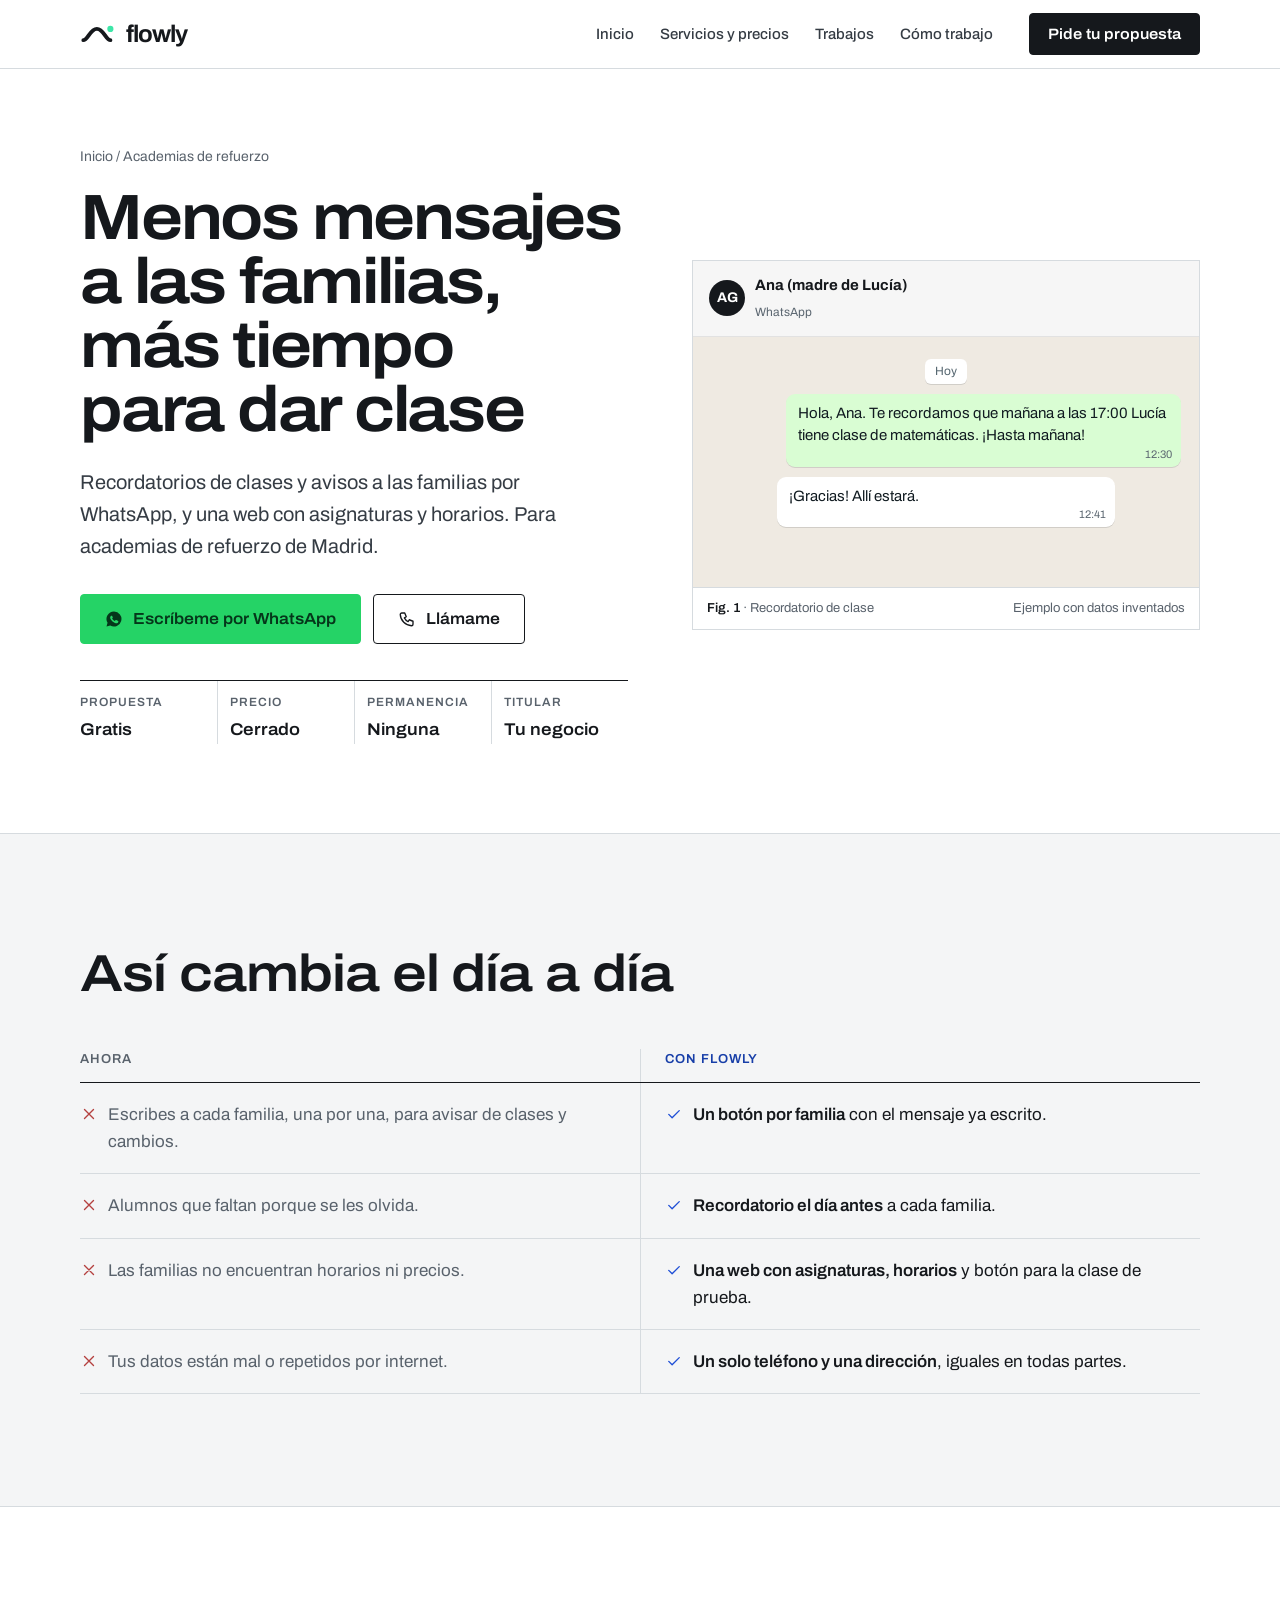
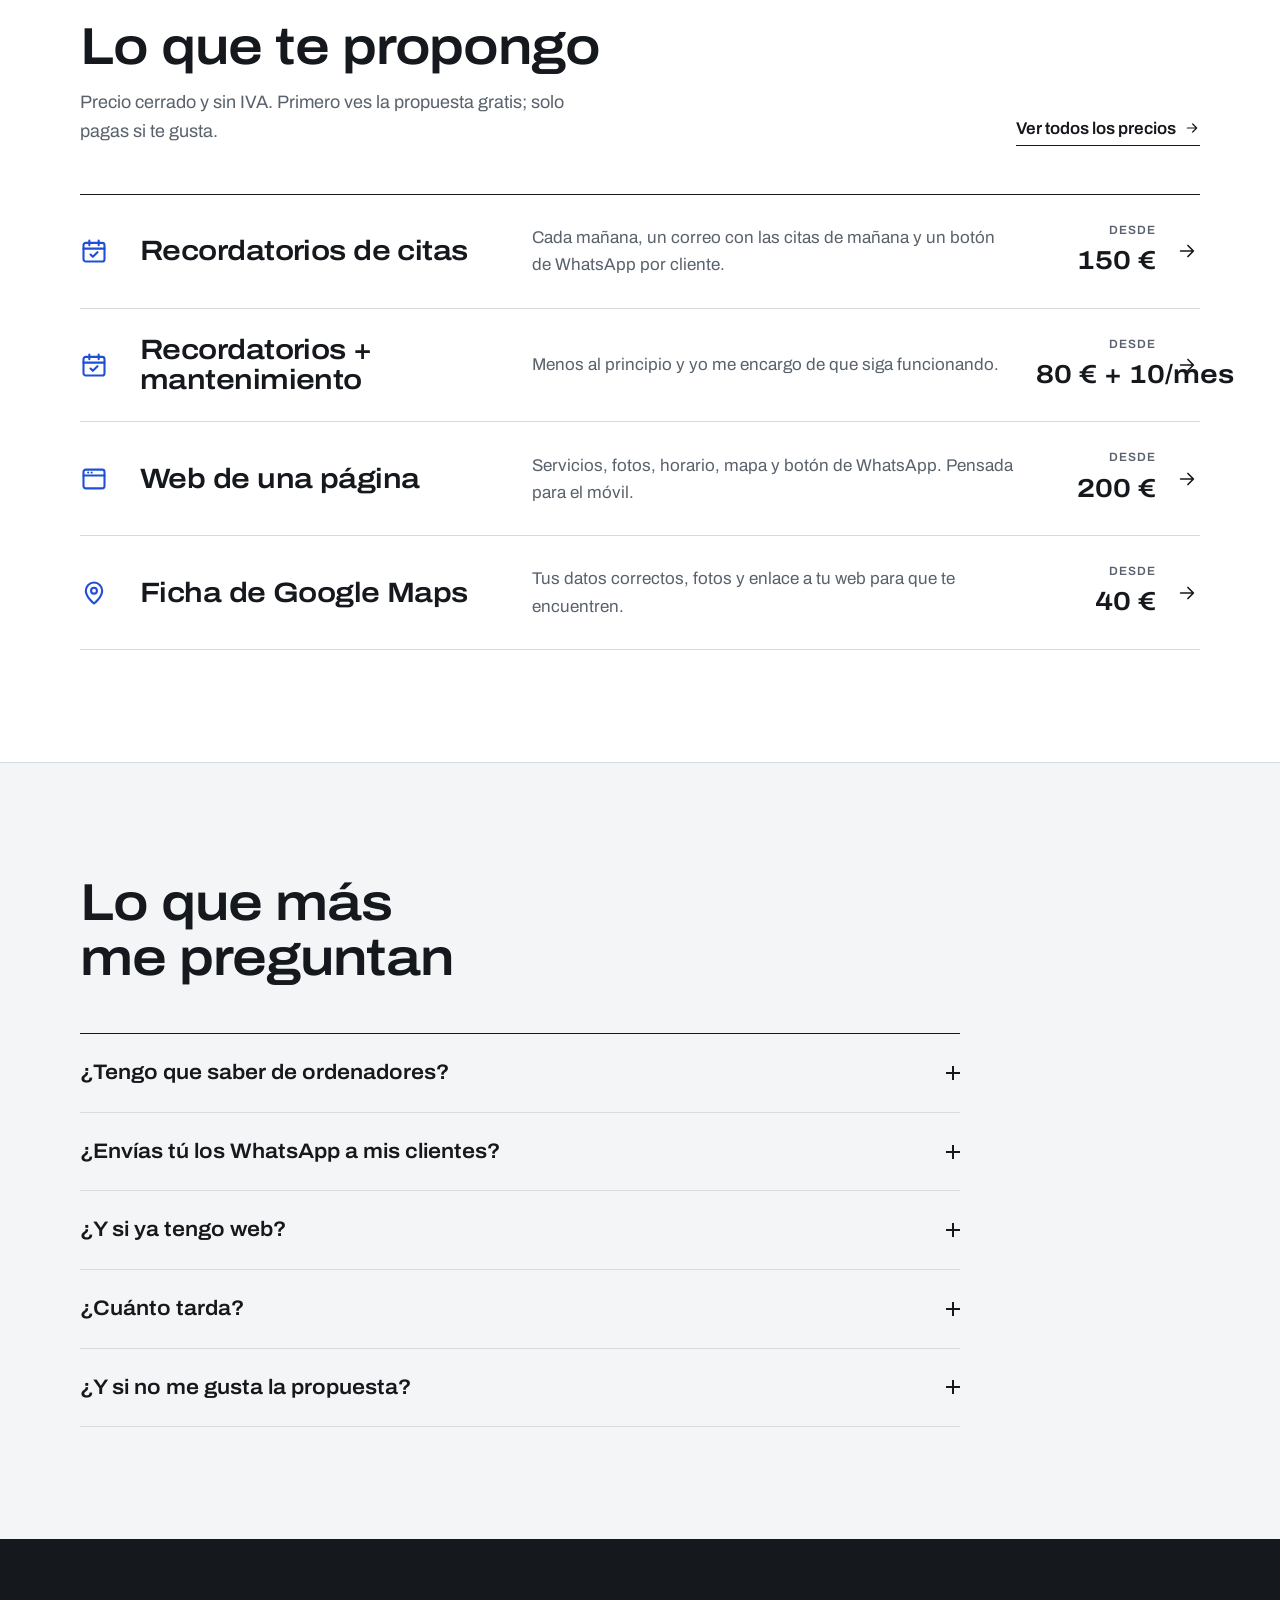
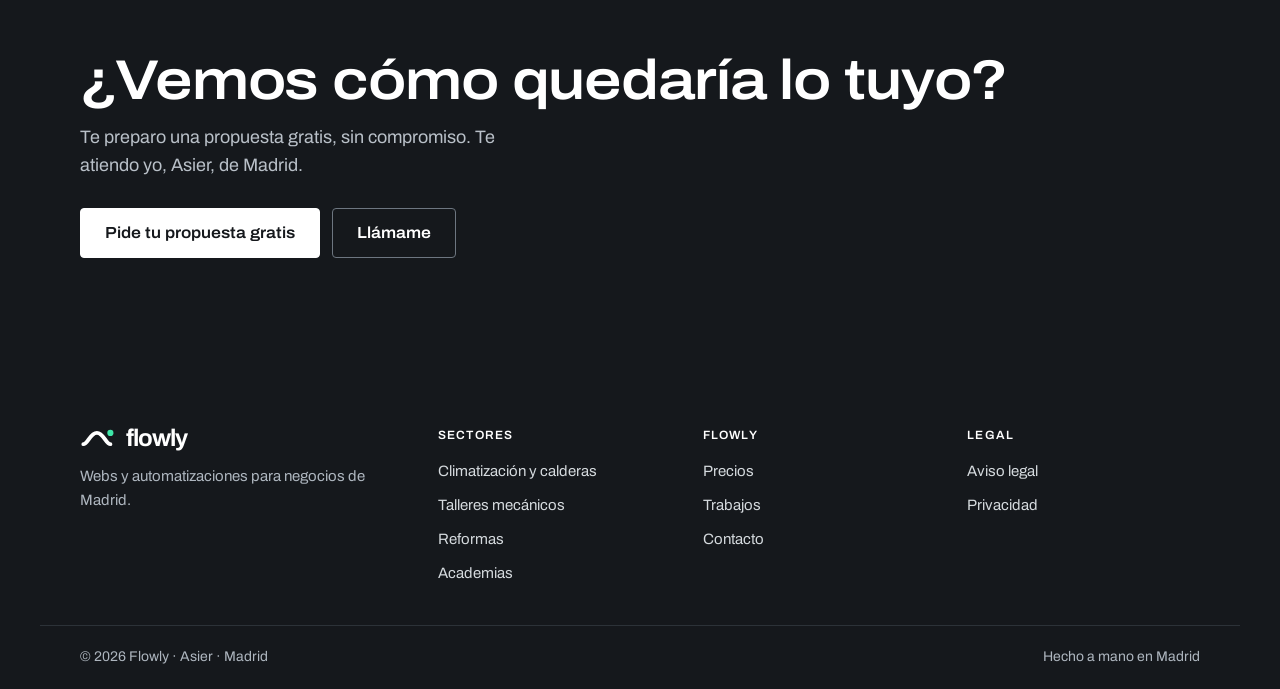
==== academias/index.html @ ffca326e "Páginas por sector, botón de llamar y preguntas nuevas - Páginas propias para climatización y calder" ====
<!doctype html>
<html lang="es">
<head>
<meta charset="utf-8">
<meta name="viewport" content="width=device-width, initial-scale=1, viewport-fit=cover">
<title>Recordatorios y webs para academias de refuerzo en Madrid · Flowly</title>
<link rel="canonical" href="https://flowlydesign.es/academias/">
<meta property="og:title" content="Recordatorios y webs para academias de refuerzo en Madrid · Flowly">
<meta property="og:description" content="Recordatorios de clases y avisos a las familias por WhatsApp, y webs para academias de refuerzo de Madrid. Propuesta gratis y precio cerrado.">
<meta property="og:url" content="https://flowlydesign.es/academias/">
<meta property="og:type" content="website">
<meta property="og:locale" content="es_ES">
<meta name="theme-color" content="#ffffff">
<link rel="icon" href="/favicon.ico" sizes="48x48">
<link rel="icon" href="/favicon.svg" type="image/svg+xml">
<link rel="icon" href="/favicon-96.png" type="image/png" sizes="96x96">
<link rel="apple-touch-icon" href="/apple-touch-icon.png">
<link rel="manifest" href="/site.webmanifest">
<script type="application/ld+json">{"@context": "https://schema.org", "@type": "ProfessionalService", "name": "Flowly", "url": "https://flowlydesign.es/", "description": "Webs y automatizaciones para negocios de Madrid.", "email": "flowlydesigns@gmail.com", "telephone": "+34644801005", "areaServed": "Madrid", "address": {"@type": "PostalAddress", "addressLocality": "Madrid", "addressCountry": "ES"}, "priceRange": "€€"}</script>
<meta name="description" content="Recordatorios de clases y avisos a las familias por WhatsApp, y webs para academias de refuerzo de Madrid. Propuesta gratis y precio cerrado.">
<link rel="preconnect" href="https://fonts.googleapis.com">
<link rel="preconnect" href="https://fonts.gstatic.com" crossorigin>
<link rel="stylesheet" href="https://fonts.googleapis.com/css2?family=Archivo:wdth,wght@62..125,400..700&display=swap">
<link rel="stylesheet" href="/assets/site.css">
</head>
<body>
<header>
  <div class="in bar">
    <a class="logo" href="/" aria-label="Flowly, inicio"><svg viewBox="0 0 64 40" fill="none" aria-hidden="true"><path d="M6 30 C 14 30, 18 10, 30 10 S 46 30, 54 30" stroke="currentColor" stroke-width="7" stroke-linecap="round"/><circle cx="54" cy="10" r="5.5" fill="#3ee6a8"/></svg>flowly</a>
    <nav class="nav" aria-label="Principal">
      <a href="/">Inicio</a><a href="/#servicios">Servicios y precios</a><a href="/#trabajos">Trabajos</a><a href="/#proceso">Cómo trabajo</a>
    </nav>
    <a class="btn" href="/#contacto">Pide tu propuesta</a>
    <button class="burger" id="burger" type="button" aria-expanded="false" aria-controls="mnav" aria-label="Abrir menú"><svg viewBox="0 0 24 24" fill="none" stroke="currentColor" stroke-width="2" stroke-linecap="round" aria-hidden="true"><path class="l1" d="M4 7h16"/><path class="l2" d="M4 12h16"/><path class="l3" d="M4 17h16"/></svg></button>
  </div>
  <nav class="mnav" id="mnav" aria-label="Menú móvil">
    <a href="/">Inicio</a><a href="/#servicios">Servicios y precios</a><a href="/#trabajos">Trabajos</a><a href="/#proceso">Cómo trabajo</a><a href="/#contacto">Contacto</a>
    <a class="btn" href="/#contacto">Pide tu propuesta gratis</a>
  </nav>
</header>
<main>
  <section class="hero"><div class="in">
    <div>
      <p class="crumbs"><a href="/">Inicio</a> / Academias de refuerzo</p>
      <h1>Menos mensajes a las familias, más tiempo para dar clase</h1>
      <p class="sub">Recordatorios de clases y avisos a las familias por WhatsApp, y una web con asignaturas y horarios. Para academias de refuerzo de Madrid.</p>
      <div class="cta">
        <a class="btn btn-wa" href="https://wa.me/34644801005?text=Hola%2C%20Asier.%20Tengo%20una%20academia%20de%20refuerzo%20y%20me%20interesan%20los%20recordatorios%20a%20las%20familias." target="_blank" rel="noopener"><svg viewBox="0 0 24 24" fill="currentColor" fill-rule="evenodd" aria-hidden="true"><path d="M12 2a10 10 0 0 0-8.6 15.1L2 22l5-1.3A10 10 0 1 0 12 2zm4.5 12.1c-.2-.1-1.5-.7-1.7-.8s-.4-.1-.6.1-.6.8-.8 1-.3.2-.5.1a6.7 6.7 0 0 1-3.3-2.9c-.2-.4.3-.4.8-1.3.1-.2 0-.3 0-.4l-.8-1.8c-.2-.5-.4-.4-.6-.4h-.5a1 1 0 0 0-.7.3 3 3 0 0 0-.9 2.2 5.2 5.2 0 0 0 1.1 2.8 11.9 11.9 0 0 0 4.6 4c1.7.7 2.4.8 3.2.7a2.8 2.8 0 0 0 1.8-1.3 2.3 2.3 0 0 0 .2-1.3z"/></svg>Escríbeme por WhatsApp</a>
        <a class="btn btn-line" href="tel:+34644801005"><svg viewBox="0 0 24 24" fill="none" stroke="currentColor" stroke-width="1.8" stroke-linecap="round" stroke-linejoin="round" aria-hidden="true"><path d="M5 4h4l2 5-2.5 1.5a11 11 0 0 0 5 5L15 13l5 2v4a2 2 0 0 1-2 2A16 16 0 0 1 3 6a2 2 0 0 1 2-2"/></svg>Llámame</a>
      </div>
      <dl class="terms">
        <div><dt>Propuesta</dt><dd>Gratis</dd></div>
        <div><dt>Precio</dt><dd>Cerrado</dd></div>
        <div><dt>Permanencia</dt><dd>Ninguna</dd></div>
        <div><dt>Titular</dt><dd>Tu negocio</dd></div>
      </dl>
    </div>
    <figure class="fig">
      <div class="chathead"><span class="av">AG</span><div><b>Ana (madre de Lucía)</b><small>WhatsApp</small></div></div>
      <div class="chatfig" id="chat"><span class="day">Hoy</span><div class="bub out" style="animation-delay:0.5s">Hola, Ana. Te recordamos que mañana a las 17:00 Lucía tiene clase de matemáticas. ¡Hasta mañana!<time>12:30</time></div><div class="bub in" style="animation-delay:1.6s">¡Gracias! Allí estará.<time>12:41</time></div></div>
      <figcaption><span><b>Fig. 1</b> · Recordatorio de clase</span><span>Ejemplo con datos inventados</span></figcaption>
    </figure>
  </div></section>

  <section class="sheet"><div class="in">
    <div class="shead"><div><h2>Así cambia el día a día</h2></div></div>
    <table class="cmp"><thead><tr><th scope="col">Ahora</th><th scope="col">Con Flowly</th></tr></thead><tbody><tr><td><span><svg viewBox="0 0 24 24" fill="none" stroke="currentColor" stroke-width="1.8" stroke-linecap="round" stroke-linejoin="round" aria-hidden="true"><path d="M6 6l12 12M18 6L6 18"/></svg>Escribes a cada familia, una por una, para avisar de clases y cambios.</span></td><td><span><svg viewBox="0 0 24 24" fill="none" stroke="currentColor" stroke-width="1.8" stroke-linecap="round" stroke-linejoin="round" aria-hidden="true"><path d="M5 12.5l4.5 4.5L19 7.5"/></svg><span><b>Un botón por familia</b> con el mensaje ya escrito.</span></span></td></tr><tr><td><span><svg viewBox="0 0 24 24" fill="none" stroke="currentColor" stroke-width="1.8" stroke-linecap="round" stroke-linejoin="round" aria-hidden="true"><path d="M6 6l12 12M18 6L6 18"/></svg>Alumnos que faltan porque se les olvida.</span></td><td><span><svg viewBox="0 0 24 24" fill="none" stroke="currentColor" stroke-width="1.8" stroke-linecap="round" stroke-linejoin="round" aria-hidden="true"><path d="M5 12.5l4.5 4.5L19 7.5"/></svg><span><b>Recordatorio el día antes</b> a cada familia.</span></span></td></tr><tr><td><span><svg viewBox="0 0 24 24" fill="none" stroke="currentColor" stroke-width="1.8" stroke-linecap="round" stroke-linejoin="round" aria-hidden="true"><path d="M6 6l12 12M18 6L6 18"/></svg>Las familias no encuentran horarios ni precios.</span></td><td><span><svg viewBox="0 0 24 24" fill="none" stroke="currentColor" stroke-width="1.8" stroke-linecap="round" stroke-linejoin="round" aria-hidden="true"><path d="M5 12.5l4.5 4.5L19 7.5"/></svg><span><b>Una web con asignaturas, horarios</b> y botón para la clase de prueba.</span></span></td></tr><tr><td><span><svg viewBox="0 0 24 24" fill="none" stroke="currentColor" stroke-width="1.8" stroke-linecap="round" stroke-linejoin="round" aria-hidden="true"><path d="M6 6l12 12M18 6L6 18"/></svg>Tus datos están mal o repetidos por internet.</span></td><td><span><svg viewBox="0 0 24 24" fill="none" stroke="currentColor" stroke-width="1.8" stroke-linecap="round" stroke-linejoin="round" aria-hidden="true"><path d="M5 12.5l4.5 4.5L19 7.5"/></svg><span><b>Un solo teléfono y una dirección</b>, iguales en todas partes.</span></span></td></tr></tbody></table>
  </div></section>


  <section><div class="in">
    <div class="shead"><div><h2>Lo que te propongo</h2><p>Precio cerrado y sin IVA. Primero ves la propuesta gratis; solo pagas si te gusta.</p></div><a class="more" href="/#servicios">Ver todos los precios <svg viewBox="0 0 24 24" fill="none" stroke="currentColor" stroke-width="1.8" stroke-linecap="round" stroke-linejoin="round" aria-hidden="true"><path d="M5 12h14M13 6l6 6-6 6"/></svg></a></div>
    <ul class="range offer"><li><a href="/#servicios"><svg class="ico" viewBox="0 0 24 24" fill="none" stroke="currentColor" stroke-width="1.8" stroke-linecap="round" stroke-linejoin="round" aria-hidden="true"><rect x="3" y="5" width="18" height="16" rx="2"/><path d="M8 3v4M16 3v4M3 10h18M9 15l2 2 4-4"/></svg><h3>Recordatorios de citas</h3><p>Cada mañana, un correo con las citas de mañana y un botón de WhatsApp por cliente.</p><span class="price"><small>Desde</small><b>150 €</b></span><svg class="go" viewBox="0 0 24 24" fill="none" stroke="currentColor" stroke-width="1.8" stroke-linecap="round" stroke-linejoin="round" aria-hidden="true"><path d="M5 12h14M13 6l6 6-6 6"/></svg></a></li><li><a href="/#servicios"><svg class="ico" viewBox="0 0 24 24" fill="none" stroke="currentColor" stroke-width="1.8" stroke-linecap="round" stroke-linejoin="round" aria-hidden="true"><rect x="3" y="5" width="18" height="16" rx="2"/><path d="M8 3v4M16 3v4M3 10h18M9 15l2 2 4-4"/></svg><h3>Recordatorios + mantenimiento</h3><p>Menos al principio y yo me encargo de que siga funcionando.</p><span class="price"><small>Desde</small><b>80 € + 10/mes</b></span><svg class="go" viewBox="0 0 24 24" fill="none" stroke="currentColor" stroke-width="1.8" stroke-linecap="round" stroke-linejoin="round" aria-hidden="true"><path d="M5 12h14M13 6l6 6-6 6"/></svg></a></li><li><a href="/#servicios"><svg class="ico" viewBox="0 0 24 24" fill="none" stroke="currentColor" stroke-width="1.8" stroke-linecap="round" stroke-linejoin="round" aria-hidden="true"><rect x="3" y="4" width="18" height="16" rx="2"/><path d="M3 9h18M7 6.5h.01M10 6.5h.01"/></svg><h3>Web de una página</h3><p>Servicios, fotos, horario, mapa y botón de WhatsApp. Pensada para el móvil.</p><span class="price"><small>Desde</small><b>200 €</b></span><svg class="go" viewBox="0 0 24 24" fill="none" stroke="currentColor" stroke-width="1.8" stroke-linecap="round" stroke-linejoin="round" aria-hidden="true"><path d="M5 12h14M13 6l6 6-6 6"/></svg></a></li><li><a href="/#servicios"><svg class="ico" viewBox="0 0 24 24" fill="none" stroke="currentColor" stroke-width="1.8" stroke-linecap="round" stroke-linejoin="round" aria-hidden="true"><path d="M12 21s-7-5.5-7-11a7 7 0 0 1 14 0c0 5.5-7 11-7 11z"/><circle cx="12" cy="10" r="2.5"/></svg><h3>Ficha de Google Maps</h3><p>Tus datos correctos, fotos y enlace a tu web para que te encuentren.</p><span class="price"><small>Desde</small><b>40 €</b></span><svg class="go" viewBox="0 0 24 24" fill="none" stroke="currentColor" stroke-width="1.8" stroke-linecap="round" stroke-linejoin="round" aria-hidden="true"><path d="M5 12h14M13 6l6 6-6 6"/></svg></a></li></ul>
  </div></section>

  <section class="sheet"><div class="in">
    <div class="shead"><div><h2>Lo que más me preguntan</h2></div></div>
    <div class="faq"><details><summary>¿Tengo que saber de ordenadores?</summary><p>No. Yo lo monto todo y te explico lo poco que tienes que hacer. Para los recordatorios, sigues apuntando las citas en tu calendario como siempre.</p></details><details><summary>¿Envías tú los WhatsApp a mis clientes?</summary><p>No. Recibes un correo con un botón por cliente y, al tocarlo, se abre tu WhatsApp con el mensaje escrito. Tú decides si lo envías.</p></details><details><summary>¿Y si ya tengo web?</summary><p>Te digo con sinceridad si merece la pena cambiarla. A veces basta con arreglar tu ficha de Google o añadir los recordatorios.</p></details><details><summary>¿Cuánto tarda?</summary><p>La propuesta te la enseño en 2–3 días. Cuando le das el visto bueno y la ajustamos, ponerla en marcha lleva 1–2 días.</p></details><details><summary>¿Y si no me gusta la propuesta?</summary><p>No pagas nada. La propuesta es gratis y sin compromiso.</p></details></div>
  </div></section>

  <section class="close"><div class="in">
    <div><h2>¿Vemos cómo quedaría lo tuyo?</h2><p>Te preparo una propuesta gratis, sin compromiso. Te atiendo yo, Asier, de Madrid.</p></div>
    <div class="cta"><a class="btn" href="https://wa.me/34644801005?text=Hola%2C%20Asier.%20Tengo%20una%20academia%20de%20refuerzo%20y%20me%20interesan%20los%20recordatorios%20a%20las%20familias." target="_blank" rel="noopener">Pide tu propuesta gratis</a><a class="btn btn-line" href="tel:+34644801005">Llámame</a></div>
  </div></section>
</main>
<footer>
  <div class="in top">
    <div><a class="logo" href="/" aria-label="Flowly, inicio"><svg viewBox="0 0 64 40" fill="none" aria-hidden="true"><path d="M6 30 C 14 30, 18 10, 30 10 S 46 30, 54 30" stroke="currentColor" stroke-width="7" stroke-linecap="round"/><circle cx="54" cy="10" r="5.5" fill="#3ee6a8"/></svg>flowly</a><p>Webs y automatizaciones para negocios de Madrid.</p></div>
    <div><p class="fh">Sectores</p><ul><li><a href="/calderas/">Climatización y calderas</a></li><li><a href="/talleres/">Talleres mecánicos</a></li><li><a href="/reformas/">Reformas</a></li><li><a href="/academias/">Academias</a></li></ul></div>
    <div><p class="fh">Flowly</p><ul><li><a href="/#servicios">Precios</a></li><li><a href="/#trabajos">Trabajos</a></li><li><a href="/#contacto">Contacto</a></li></ul></div>
    <div><p class="fh">Legal</p><ul><li><a href="/#legal">Aviso legal</a></li><li><a href="/#legal">Privacidad</a></li></ul></div>
  </div>
  <div class="in bottom"><span>© 2026 Flowly · Asier · Madrid</span><span>Hecho a mano en Madrid</span></div>
</footer>
<a class="fab" href="https://wa.me/34644801005?text=Hola%2C%20Asier.%20Tengo%20una%20academia%20de%20refuerzo%20y%20me%20interesan%20los%20recordatorios%20a%20las%20familias." target="_blank" rel="noopener" aria-label="Escribir por WhatsApp"><svg viewBox="0 0 24 24" fill="currentColor" fill-rule="evenodd" aria-hidden="true"><path d="M12 2a10 10 0 0 0-8.6 15.1L2 22l5-1.3A10 10 0 1 0 12 2zm4.5 12.1c-.2-.1-1.5-.7-1.7-.8s-.4-.1-.6.1-.6.8-.8 1-.3.2-.5.1a6.7 6.7 0 0 1-3.3-2.9c-.2-.4.3-.4.8-1.3.1-.2 0-.3 0-.4l-.8-1.8c-.2-.5-.4-.4-.6-.4h-.5a1 1 0 0 0-.7.3 3 3 0 0 0-.9 2.2 5.2 5.2 0 0 0 1.1 2.8 11.9 11.9 0 0 0 4.6 4c1.7.7 2.4.8 3.2.7a2.8 2.8 0 0 0 1.8-1.3 2.3 2.3 0 0 0 .2-1.3z"/></svg><span>WhatsApp</span></a>
<script src="/assets/nicho.js" defer></script>
</body>
</html>
---- assets/site.css ----
/* Flowly · catálogo técnico: blanco, grafito, líneas finas y un azul de plano */
:root{
  --paper:#ffffff; --sheet:#f4f5f6; --ink:#15181c; --ink-2:#353c44; --muted:#59626c;
  --rule:#d6dbdf; --rule-soft:#e8ebee; --field:#b3bac2;
  --accent:#1f4fd6; --accent-ink:#173ea8; --accent-soft:#eaf0fd;
  --wa:#25d366; --wa-ink:#05361a; --no:#b4403f;
  --sans:"Archivo",system-ui,-apple-system,"Segoe UI",Roboto,sans-serif;
  --ease:cubic-bezier(.23,1,.32,1);
  --max:1200px; --gut:clamp(20px,4vw,40px);
  color-scheme:light;
}
*,*::before,*::after{box-sizing:border-box}
[hidden]{display:none!important}
html{-webkit-text-size-adjust:100%;scroll-padding-top:84px}
body{margin:0;background:var(--paper);color:var(--ink);font:400 17px/1.6 var(--sans);-webkit-font-smoothing:antialiased;overflow-x:clip}
::selection{background:var(--accent);color:#fff}
img,svg{max-width:100%}
a{color:var(--accent-ink);text-underline-offset:3px;text-decoration-thickness:1px}
:focus-visible{outline:2px solid var(--accent);outline-offset:3px}
h1,h2,h3{margin:0;font-weight:600;font-stretch:115%;letter-spacing:-.02em;line-height:1.06;text-wrap:balance}
p{margin:0}
.in{max-width:var(--max);margin:0 auto;padding-inline:max(var(--gut),env(safe-area-inset-left,0px))}
.sr{position:absolute;width:1px;height:1px;overflow:hidden;clip:rect(0 0 0 0);white-space:nowrap}

/* botones */
.btn{display:inline-flex;align-items:center;justify-content:center;gap:10px;min-height:50px;padding:0 24px;border-radius:4px;border:1.5px solid var(--ink);background:var(--ink);color:#fff;font:600 16px/1 var(--sans);font-stretch:108%;text-decoration:none;cursor:pointer;white-space:nowrap;transition:transform .16s var(--ease),background-color .2s,border-color .2s,color .2s}
.btn svg{width:18px;height:18px;flex:none}
.btn-line{background:transparent;color:var(--ink)}
.btn-wa{background:var(--wa);border-color:var(--wa);color:var(--wa-ink)}
.btn:active{transform:scale(.97)}
.more{display:inline-flex;align-items:center;gap:8px;font-weight:600;color:var(--ink);text-decoration:none;border-bottom:1.5px solid currentColor;padding-bottom:3px;white-space:nowrap}
.more svg{width:16px;height:16px;transition:transform .2s var(--ease)}
@media (hover:hover) and (pointer:fine){
  .btn:hover{background:var(--accent);border-color:var(--accent);color:#fff}
  .btn-wa:hover{background:#1fbf5b;border-color:#1fbf5b;color:var(--wa-ink)}
  .btn-line:hover{background:var(--ink);border-color:var(--ink);color:#fff}
  .more:hover{color:var(--accent-ink)}
  .more:hover svg{transform:translateX(3px)}
}

/* cabecera */
header{position:sticky;top:0;z-index:40;background:rgba(255,255,255,.94);-webkit-backdrop-filter:blur(10px);backdrop-filter:blur(10px);border-bottom:1px solid var(--rule)}
header .bar{display:flex;align-items:center;gap:24px;height:68px}
.logo{display:inline-flex;align-items:center;gap:10px;color:var(--ink);text-decoration:none;font:700 24px/1 var(--sans);letter-spacing:-.045em}
.logo svg{width:36px;height:23px;display:block}
.nav{display:flex;gap:2px;margin-left:auto}
.nav a{position:relative;color:var(--ink-2);text-decoration:none;font-size:15px;font-weight:500;padding:10px 12px}
.nav a::after{content:"";position:absolute;left:12px;right:12px;bottom:3px;height:2px;background:var(--accent);transform:scaleX(0);transform-origin:left;transition:transform .25s var(--ease)}
.nav a[aria-current="page"]{color:var(--ink)}
.nav a[aria-current="page"]::after{transform:none}
@media (hover:hover) and (pointer:fine){.nav a:hover{color:var(--ink)}}
header .bar .btn{min-height:42px;padding:0 18px;font-size:15px}
.burger{display:none;margin-left:auto;width:44px;height:44px;border:1px solid var(--rule);border-radius:4px;background:#fff;color:var(--ink);cursor:pointer;place-items:center}
.burger svg{width:22px;height:22px}
.burger path{transition:transform .25s var(--ease),opacity .15s;transform-box:fill-box;transform-origin:center}
.burger[aria-expanded="true"] .l1{transform:translateY(5px) rotate(45deg)}
.burger[aria-expanded="true"] .l2{opacity:0}
.burger[aria-expanded="true"] .l3{transform:translateY(-5px) rotate(-45deg)}
.mnav{display:none}
@media (max-width:900px){
  .nav,header .bar .btn{display:none}
  .burger{display:grid}
  .mnav{display:flex;flex-direction:column;max-height:0;overflow:hidden;visibility:hidden;border-top:1px solid transparent;transition:max-height .26s var(--ease),border-color .2s,visibility 0s .26s}
  .mnav.open{max-height:560px;visibility:visible;border-top-color:var(--rule);transition:max-height .32s var(--ease),border-color .2s,visibility 0s}
  .mnav a{color:var(--ink);text-decoration:none;font-size:20px;font-weight:600;font-stretch:112%;padding:14px var(--gut);border-bottom:1px solid var(--rule-soft)}
  .mnav a[aria-current="page"]{color:var(--accent-ink)}
  .mnav a.btn{margin:16px var(--gut) 20px;padding:0 24px;font-size:17px;color:#fff;border-bottom:1.5px solid var(--ink)}
}

/* secciones */
section{padding-block:clamp(64px,9vw,112px)}
section+section{border-top:1px solid var(--rule)}
.sheet{background:var(--sheet)}
.shead{display:flex;flex-wrap:wrap;align-items:flex-end;justify-content:space-between;gap:16px 40px;margin-bottom:clamp(28px,4vw,48px)}
.shead>div{max-width:680px}
.shead h2{font-size:clamp(30px,4.4vw,52px)}
.shead p{margin-top:14px;color:var(--muted);font-size:18px;max-width:52ch}

/* portada */
.hero{padding-block:clamp(36px,6vw,80px) clamp(56px,7vw,96px)}
.hero .in{display:grid;grid-template-columns:minmax(0,1.08fr) minmax(0,1fr);gap:clamp(36px,5vw,72px);align-items:center}
.hero h1{font-size:clamp(42px,5vw,72px);font-weight:650;font-stretch:112%;letter-spacing:-.035em;line-height:1}
.hero h1 em{font-style:normal;color:var(--accent)}
.hero .sub{margin-top:24px;font-size:clamp(18px,1.6vw,20px);color:var(--ink-2);max-width:44ch}
.cta{display:flex;flex-wrap:wrap;gap:12px;margin-top:32px}
.terms{margin:36px 0 0;border-top:1.5px solid var(--ink);display:grid;grid-template-columns:repeat(4,minmax(0,1fr))}
.terms div{padding:12px 12px 0 0}
.terms div+div{padding-left:12px;border-left:1px solid var(--rule)}
.terms dt{font-size:12px;font-weight:600;letter-spacing:.08em;text-transform:uppercase;color:var(--muted)}
.terms dd{margin:4px 0 0;font-weight:600;font-stretch:108%}
@media (max-width:900px){.hero .in{grid-template-columns:1fr}}
@media (max-width:560px){.terms{grid-template-columns:repeat(2,minmax(0,1fr))}.terms div:nth-child(3){padding-left:0;border-left:0}.terms div:nth-child(n+3){border-top:1px solid var(--rule);margin-top:12px}}

/* figuras */
.fig{margin:0;border:1px solid var(--rule);background:#fff}
.fig svg{display:block;width:100%;height:auto}
.fig figcaption{display:flex;justify-content:space-between;gap:12px;border-top:1px solid var(--rule);padding:10px 14px;font-size:13px;color:var(--muted)}
.fig figcaption b{color:var(--ink);font-weight:600}
.legend{list-style:none;margin:0;padding:0;border-top:1px solid var(--rule);display:grid;grid-template-columns:repeat(2,minmax(0,1fr))}
.legend li{display:grid;grid-template-columns:22px minmax(0,1fr);gap:10px;align-items:start;padding:12px 14px;font-size:14px;line-height:1.45;color:var(--ink-2)}
.legend li:nth-child(odd){border-right:1px solid var(--rule)}
.legend li:nth-child(-n+2){border-bottom:1px solid var(--rule)}
.legend .n{width:22px;height:22px;border-radius:50%;background:var(--ink);color:#fff;display:grid;place-items:center;font-size:12px;font-weight:700}
@media (max-width:520px){.legend{grid-template-columns:1fr}.legend li:nth-child(odd){border-right:0}.legend li:not(:last-child){border-bottom:1px solid var(--rule)}}
.fig1 .t{font:600 11px var(--sans);letter-spacing:.06em;fill:var(--muted)}
.fig1 .tb{font:600 13px var(--sans);letter-spacing:.04em;fill:var(--ink)}
.fig1 .tw{font:700 10px var(--sans);fill:var(--wa-ink)}
.fig1 .tn{font:700 12px var(--sans);fill:#fff}
@media (prefers-reduced-motion:no-preference){
  .fig1.play .dr{stroke-dasharray:1;stroke-dashoffset:1;animation:draw .6s var(--ease) forwards}
  .fig1.play .fx{opacity:0;animation:fade .45s var(--ease) forwards}
  .fig1.play .press{transform-box:fill-box;transform-origin:center;animation:press .5s 1.75s var(--ease) both}
  .fig1.play .pop{opacity:0;transform-box:fill-box;transform-origin:left bottom;animation:pop .5s var(--ease) forwards}
  @keyframes draw{to{stroke-dashoffset:0}}
  @keyframes fade{to{opacity:1}}
  @keyframes press{0%,100%{transform:none}40%{transform:scale(.86)}}
  @keyframes pop{from{opacity:0;transform:translateY(8px) scale(.94)}to{opacity:1;transform:none}}
}

/* gama de servicios */
.range{list-style:none;margin:0;padding:0;border-top:1.5px solid var(--ink)}
.range a{display:grid;grid-template-columns:40px minmax(0,1fr) minmax(0,1.3fr) 120px 24px;gap:20px;align-items:center;padding:26px 0;border-bottom:1px solid var(--rule);color:inherit;text-decoration:none}
.range .ico{width:28px;height:28px;color:var(--accent)}
.range h3{font-size:clamp(22px,2.2vw,28px);transition:color .2s}
.range p{color:var(--muted)}
.range .price{text-align:right;white-space:nowrap}
.range .price small{display:block;font-size:12px;letter-spacing:.08em;text-transform:uppercase;color:var(--muted);font-weight:600}
.range .price b{font-size:30px;font-weight:650;font-stretch:115%;font-variant-numeric:tabular-nums}
.range .go{width:22px;height:22px;transition:transform .25s var(--ease)}
@media (hover:hover) and (pointer:fine){.range a:hover h3{color:var(--accent-ink)}.range a:hover .go{transform:translateX(4px)}}
@media (max-width:760px){
  .range a{grid-template-columns:28px minmax(0,1fr) auto;grid-template-areas:"i h pr" ". p p";gap:6px 14px;padding:20px 0}
  .range .ico{grid-area:i;width:24px;height:24px}.range h3{grid-area:h}.range p{grid-area:p;font-size:15px}.range .price{grid-area:pr}.range .price b{font-size:24px}.range .go{display:none}
}

/* comparativa */
.cmp{width:100%;border-collapse:collapse;table-layout:fixed}
.cmp th{text-align:left;font-size:13px;letter-spacing:.08em;text-transform:uppercase;color:var(--muted);font-weight:600;padding:0 0 12px;border-bottom:1.5px solid var(--ink)}
.cmp th:last-child{color:var(--accent-ink)}
.cmp td{vertical-align:top;padding:18px 0;border-bottom:1px solid var(--rule)}
.cmp td:first-child{color:var(--muted);padding-right:24px}
.cmp td:last-child,.cmp th:last-child{padding-left:24px;border-left:1px solid var(--rule)}
.cmp td>span{display:flex;gap:10px}
.cmp td svg{width:18px;height:18px;flex:none;margin-top:4px}
.cmp td:first-child svg{color:var(--no)}
.cmp td:last-child svg{color:var(--accent)}
.cmp b{font-weight:600}
@media (max-width:640px){.cmp{font-size:15px}.cmp td:first-child{padding-right:12px}.cmp td:last-child,.cmp th:last-child{padding-left:12px}.cmp td svg{display:none}}

/* caso real */
.case{display:grid;grid-template-columns:minmax(0,1fr) minmax(0,1fr);gap:clamp(32px,5vw,64px);align-items:start}
.case h2{font-size:clamp(26px,2.8vw,38px)}
.case p{margin-top:18px;color:var(--ink-2);max-width:56ch}
.spec{margin:28px 0 0;border-top:1.5px solid var(--ink)}
.spec div{display:flex;justify-content:space-between;gap:16px;padding:14px 0;border-bottom:1px solid var(--rule)}
.spec dt{color:var(--muted)}
.spec dd{margin:0;font-weight:600;font-variant-numeric:tabular-nums;text-align:right}
.plate{background:var(--sheet);padding:clamp(20px,4vw,40px)}
@media (max-width:900px){.case{grid-template-columns:1fr}}
.mailbox{background:#fff;border:1px solid var(--rule);border-radius:6px;box-shadow:0 18px 40px -24px rgba(21,24,28,.35);overflow:hidden;width:100%;max-width:420px;margin-inline:auto;color:var(--ink)}
.mh{display:flex;flex-direction:column;padding:14px 16px;border-bottom:1px solid var(--rule)}
.mh b{font-weight:600}
.mh small{font-size:12px;color:var(--muted)}
.mrow{display:flex;align-items:center;justify-content:space-between;gap:12px;padding:12px 16px;border-bottom:1px solid var(--rule-soft)}
.mrow:last-child{border-bottom:0}
.mrow div{display:flex;flex-direction:column}
.mrow small{font-size:11.5px;letter-spacing:.06em;text-transform:uppercase;color:var(--muted)}
.mrow span{font-weight:600}
.mrow .wabtn{flex:none;background:var(--wa);color:var(--wa-ink);font-size:12px;font-weight:700;border-radius:4px;padding:7px 10px}

/* preguntas */
.faq{border-top:1.5px solid var(--ink);max-width:880px}
.faq details{border-bottom:1px solid var(--rule)}
.faq summary{list-style:none;cursor:pointer;display:flex;justify-content:space-between;gap:20px;align-items:center;padding:22px 0;font-size:clamp(18px,1.8vw,21px);font-weight:600;font-stretch:108%}
.faq summary::-webkit-details-marker{display:none}
.faq summary::after{content:"";flex:none;width:14px;height:14px;background:linear-gradient(var(--ink),var(--ink)) center/14px 2px no-repeat,linear-gradient(var(--ink),var(--ink)) center/2px 14px no-repeat;transition:transform .25s var(--ease)}
.faq details[open] summary::after{transform:rotate(45deg)}
.faq details p{padding:0 0 22px;color:var(--ink-2);max-width:64ch}

/* cierre */
.close{background:var(--ink);color:#fff}
section.close+section,section+section.close{border-top:0}
.close .in{display:flex;flex-wrap:wrap;justify-content:space-between;align-items:flex-end;gap:28px 40px}
.close h2{font-size:clamp(32px,4.6vw,56px)}
.close p{margin-top:12px;color:#b9c0c8;font-size:18px;max-width:46ch}
.close .cta{margin-top:0}
.close .btn{background:#fff;border-color:#fff;color:var(--ink)}
.close .btn-line{background:transparent;color:#fff;border-color:#6d7680}
@media (hover:hover) and (pointer:fine){.close .btn:hover{background:var(--accent);border-color:var(--accent);color:#fff}}

/* cabeceras de página */
.phead{padding-block:clamp(40px,6vw,72px) clamp(32px,4vw,48px);border-bottom:1.5px solid var(--ink)}
.crumbs{font-size:14px;color:var(--muted);margin-bottom:18px}
.crumbs a{color:var(--muted);text-decoration:none}
.phead h1{font-size:clamp(40px,6vw,76px);font-weight:650;font-stretch:120%;letter-spacing:-.035em;max-width:16ch}
.phead>.in>p:last-child{margin-top:18px;font-size:19px;color:var(--ink-2);max-width:56ch}
.phead+section{border-top:0}

/* precios */
.tabs{display:flex;gap:clamp(16px,3vw,28px);border-bottom:1px solid var(--rule);margin-bottom:36px;overflow-x:auto;scrollbar-width:none}
.tabs button{border:0;background:none;padding:12px 0;font:600 16px var(--sans);color:var(--muted);cursor:pointer;position:relative;white-space:nowrap;min-height:44px}
.tabs button::after{content:"";position:absolute;left:0;right:0;bottom:0;height:2px;background:var(--accent);transform:scaleX(0);transform-origin:left;transition:transform .25s var(--ease)}
.tabs button[aria-selected="true"]{color:var(--ink)}
.tabs button[aria-selected="true"]::after{transform:none}
.plans{display:grid;grid-template-columns:repeat(3,minmax(0,1fr));border:1px solid var(--rule);background:#fff}
.plan{position:relative;display:flex;flex-direction:column;gap:16px;padding:32px 28px}
.plan+.plan{border-left:1px solid var(--rule)}
.plan.feat{box-shadow:inset 0 3px 0 var(--accent);background:linear-gradient(var(--accent-soft),#fff 46%)}
.plan .badge{position:absolute;top:14px;right:16px;font-size:12px;font-weight:700;letter-spacing:.08em;text-transform:uppercase;color:var(--accent-ink)}
.plan h3{font-size:24px}
.plan.feat h3{padding-right:110px}
.plan .desc{color:var(--muted);font-size:15px;min-height:48px}
.amount{display:flex;align-items:baseline;gap:10px;flex-wrap:wrap;padding-bottom:16px;border-bottom:1px solid var(--rule)}
.amount b{font-size:48px;font-weight:650;font-stretch:118%;letter-spacing:-.03em;font-variant-numeric:tabular-nums;line-height:1}
.amount small{color:var(--muted);font-size:14px}
.plan ul{list-style:none;margin:0;padding:0;display:flex;flex-direction:column;gap:10px;font-size:15px}
.plan li{display:flex;gap:10px}
.plan li svg{width:18px;height:18px;flex:none;margin-top:3px;color:var(--accent)}
.plan .btn{margin-top:auto}
@media (max-width:480px){.tabs button{font-size:15px}}
@media (max-width:900px){.plans{grid-template-columns:1fr}.plan+.plan{border-left:0;border-top:1px solid var(--rule)}}
.extras{border-top:1.5px solid var(--ink)}
.extra{display:flex;justify-content:space-between;align-items:center;gap:16px;padding:18px 0;border-bottom:1px solid var(--rule)}
.extra div{display:flex;flex-direction:column;min-width:0}
.extra b{font-weight:600;font-size:18px}
.extra small{color:var(--muted);font-size:15px}
.extra .p{font-size:24px;font-weight:650;font-stretch:115%;white-space:nowrap;font-variant-numeric:tabular-nums}
.fine{margin-top:22px;font-size:14px;color:var(--muted)}
.calc{display:grid;grid-template-columns:minmax(0,1.35fr) minmax(0,.65fr);gap:28px;align-items:start}
.opts{border-top:1.5px solid var(--ink)}
.opt{display:flex;align-items:center;gap:14px;padding:16px 8px;border-bottom:1px solid var(--rule);cursor:pointer;transition:background-color .15s}
.opt:has(input:checked){background:var(--accent-soft)}
.opt input{width:20px;height:20px;accent-color:var(--accent);flex:none;margin:0}
.opt div{flex:1;display:flex;flex-direction:column;min-width:0}
.opt b{font-weight:600}
.opt small{color:var(--muted);font-size:14px}
.opt .p{font-weight:650;font-size:18px;white-space:nowrap;font-variant-numeric:tabular-nums}
.total{position:sticky;top:92px;background:var(--ink);color:#fff;border-radius:4px;padding:28px;display:flex;flex-direction:column;gap:12px}
.total .lbl{font-size:12px;letter-spacing:.08em;text-transform:uppercase;color:#aeb6bf;font-weight:600}
.total .sum{font-size:60px;font-weight:650;font-stretch:118%;line-height:1;letter-spacing:-.03em;font-variant-numeric:tabular-nums}
.total .mo{color:#a9c0ff;font-weight:600;min-height:1.6em}
.total .save{font-size:14px;color:#aeb6bf;min-height:1.4em}
.total .btn{background:#fff;border-color:#fff;color:var(--ink)}
@media (hover:hover) and (pointer:fine){.total .btn:hover{background:var(--accent);border-color:var(--accent);color:#fff}}
@media (max-width:900px){.calc{grid-template-columns:1fr}}

/* trabajos */
.filters{display:flex;gap:8px;flex-wrap:wrap;margin-bottom:28px}
.filters button{border:1px solid var(--rule);background:#fff;color:var(--ink);font:600 15px var(--sans);padding:0 16px;min-height:44px;border-radius:4px;cursor:pointer;transition:background-color .15s,color .15s}
.filters button[aria-pressed="true"]{background:var(--ink);border-color:var(--ink);color:#fff}
.works{display:grid;grid-template-columns:repeat(2,minmax(0,1fr));gap:28px}
.work{border:1px solid var(--rule);background:#fff;display:flex;flex-direction:column}
.browser{background:var(--b1);padding:22px 22px 0;aspect-ratio:16/10;display:flex;border-bottom:1px solid var(--rule)}
.bwin{flex:1;background:var(--b2);border-radius:8px 8px 0 0;overflow:hidden;display:flex;flex-direction:column;box-shadow:0 20px 40px -24px rgba(0,0,0,.4)}
.bbar{height:28px;background:rgba(0,0,0,.06);display:flex;align-items:center;gap:6px;padding:0 10px;flex:none}
.bbar i{width:8px;height:8px;border-radius:50%;background:rgba(0,0,0,.18)}
.bbar span{margin-left:10px;flex:1;height:14px;border-radius:7px;background:rgba(0,0,0,.07);font-size:9px;line-height:14px;padding-left:8px;color:rgba(0,0,0,.5)}
.bnav{display:flex;align-items:center;justify-content:space-between;padding:10px 16px;font:700 13px var(--sans);color:var(--b3)}
.bnav em{font-style:normal;font-size:9px;font-weight:600;color:var(--b2);background:var(--b3);border-radius:999px;padding:4px 9px}
.bhero{padding:8px 16px 0;display:grid;grid-template-columns:1.2fr .8fr;gap:12px;flex:1}
.bhero h4{margin:0;font:700 clamp(15px,2.3vw,23px)/1.05 var(--sans);font-stretch:110%;color:var(--b3);letter-spacing:-.03em}
.bhero p{font-size:9.5px;line-height:1.4;color:var(--b4);margin-top:6px}
.bhero .pill{display:inline-block;margin-top:8px;font-size:9px;font-weight:700;color:var(--b2);background:var(--b3);border-radius:6px;padding:5px 8px}
.bimg{border-radius:8px;background:var(--b5);position:relative;overflow:hidden}
.bimg svg{position:absolute;inset:0;width:100%;height:100%}
.bcards{display:grid;grid-template-columns:repeat(3,minmax(0,1fr));gap:6px;padding:10px 16px 12px}
.bcards span{height:30px;border-radius:6px;background:linear-gradient(var(--b5),var(--b5)) 8px 8px/10px 10px no-repeat,linear-gradient(rgba(0,0,0,.14),rgba(0,0,0,.14)) 24px 9px/55% 4px no-repeat,linear-gradient(rgba(0,0,0,.08),rgba(0,0,0,.08)) 24px 17px/35% 4px no-repeat,var(--b6)}
.work-b{padding:22px 24px 24px;display:flex;flex-direction:column;gap:10px}
.chips{display:flex;flex-wrap:wrap;font-size:13px;color:var(--muted)}
.chip{font-weight:600}
.chip:first-child{color:var(--accent-ink)}
.chip+.chip::before{content:"·";margin:0 8px;color:var(--muted)}
.work h3{font-size:24px}
.work p{color:var(--muted)}
.work details{border-top:1px solid var(--rule);margin-top:6px}
.work summary{cursor:pointer;list-style:none;font-weight:600;padding:12px 0 2px;display:flex;align-items:center;gap:6px}
.work summary::-webkit-details-marker{display:none}
.work summary svg{width:16px;height:16px;transition:transform .2s var(--ease)}
.work details[open] summary svg{transform:rotate(180deg)}
.work details ul{margin:6px 0 4px;padding-left:20px;color:var(--ink-2);display:flex;flex-direction:column;gap:6px;font-size:15px}
.note-demo{margin-top:22px;font-size:14px;color:var(--muted)}
@media (max-width:820px){.works{grid-template-columns:1fr}}

/* proceso */
.steps{list-style:none;margin:0;padding:0;border-top:1.5px solid var(--ink);max-width:980px}
.steps li{display:grid;grid-template-columns:72px minmax(0,1fr) auto;gap:8px 24px;padding:28px 0;border-bottom:1px solid var(--rule);align-items:baseline}
.steps .n{grid-row:span 2;font-size:44px;font-weight:650;font-stretch:118%;line-height:1;color:var(--accent);font-variant-numeric:tabular-nums}
.steps h3{font-size:clamp(22px,2.4vw,28px)}
.steps p{grid-column:2;color:var(--ink-2);max-width:60ch}
.steps .dur{grid-column:3;grid-row:1;font-size:14px;font-weight:600;color:var(--muted);white-space:nowrap}
@media (max-width:640px){.steps li{grid-template-columns:44px minmax(0,1fr)}.steps .n{font-size:32px;grid-row:span 3}.steps .dur{grid-column:2;grid-row:auto}}
.trio{display:grid;grid-template-columns:repeat(3,minmax(0,1fr));border-top:1.5px solid var(--ink)}
.trio>div{padding:22px 24px 4px 0;display:grid;grid-template-columns:auto minmax(0,1fr);gap:8px 12px;align-items:center;align-content:start}
.trio>div+div{padding-left:24px;border-left:1px solid var(--rule)}
.trio svg{width:22px;height:22px;color:var(--accent)}
.trio h3{font-size:21px}
.trio p{grid-column:1/-1;color:var(--muted);font-size:15px}
.trio.plain>div{grid-template-columns:1fr}
@media (max-width:820px){.trio{grid-template-columns:1fr}.trio>div{padding:20px 0}.trio>div+div{padding-left:0;border-left:0;border-top:1px solid var(--rule)}}

/* contacto */
.contact{display:grid;grid-template-columns:minmax(0,1.2fr) minmax(0,.8fr);gap:clamp(28px,4vw,56px);align-items:start}
form.card{display:flex;flex-direction:column;gap:18px}
.row2{display:grid;grid-template-columns:repeat(2,minmax(0,1fr));gap:16px}
label.f,.lg{display:flex;flex-direction:column;gap:6px;font-size:14px;font-weight:600;color:var(--ink-2)}
input,select,textarea{font:inherit;font-size:16px;color:var(--ink);background:#fff;border:1px solid var(--field);border-radius:4px;padding:12px 14px;width:100%}
input:focus,select:focus,textarea:focus{outline:2px solid var(--accent);outline-offset:0;border-color:var(--accent)}
::placeholder{color:#69717a;opacity:1}
textarea{min-height:120px;resize:vertical}
fieldset{border:0;padding:0;margin:0;display:flex;flex-direction:column;gap:8px}
.lg{margin-bottom:4px;padding:0}
.checks{display:flex;flex-wrap:wrap;gap:8px}
.checks label{display:inline-flex;align-items:center;gap:8px;border:1px solid var(--field);border-radius:4px;padding:0 14px;min-height:44px;font-size:15px;cursor:pointer}
.checks label:has(input:checked){border-color:var(--accent);background:var(--accent-soft);color:var(--accent-ink)}
.checks input{width:auto;accent-color:var(--accent);margin:0}
.form-msg{font-size:14px;color:var(--muted);min-height:1.4em}
.form-msg.err{color:#b42318}
.data{border-top:1.5px solid var(--ink)}
.data h3{font-size:22px;padding:18px 0 6px}
.data>p{color:var(--ink-2);padding-bottom:10px}
.cline{display:flex;align-items:center;gap:14px;padding:14px 0;border-top:1px solid var(--rule)}
.cline svg{width:20px;height:20px;color:var(--accent);flex:none}
.cline div{display:flex;flex-direction:column;min-width:0}
.cline small{font-size:12px;letter-spacing:.08em;text-transform:uppercase;color:var(--muted);font-weight:600}
.cline span{font-weight:600;overflow-wrap:anywhere}
.next{margin-top:24px;background:var(--sheet);padding:20px 22px;border-radius:4px}
.next b{display:block;font-weight:600;font-stretch:108%;margin-bottom:4px}
.next p{color:var(--ink-2);font-size:15px}
@media (max-width:900px){.contact{grid-template-columns:1fr}}
@media (max-width:560px){.row2{grid-template-columns:1fr}}

/* legal */
.legal{max-width:760px;display:flex;flex-direction:column;gap:26px}
.legal h2{font-size:24px;margin-bottom:8px}
.legal p{color:var(--ink-2)}

/* pie */
footer{background:var(--ink);color:#aeb6bf;font-size:15px}
footer .top{display:grid;grid-template-columns:minmax(0,1.4fr) repeat(3,minmax(0,1fr));gap:32px;padding-block:56px 40px}
footer .logo{color:#fff;margin-bottom:14px}
.fh{font-size:12px;font-weight:600;letter-spacing:.1em;text-transform:uppercase;color:#fff;margin-bottom:14px}
footer ul{list-style:none;margin:0;padding:0;display:flex;flex-direction:column;gap:10px}
footer a{color:#d5dade;text-decoration:none}
@media (hover:hover) and (pointer:fine){footer a:hover{color:#fff}}
footer .bottom{border-top:1px solid #2c3238;display:flex;flex-wrap:wrap;justify-content:space-between;gap:8px 20px;padding-block:20px;font-size:14px}
@media (max-width:820px){footer .top{grid-template-columns:repeat(2,minmax(0,1fr))}footer .top>div:first-child{grid-column:1/-1}}

/* botón flotante de WhatsApp */
.fab{position:fixed;right:max(18px,env(safe-area-inset-right,0px));bottom:calc(18px + env(safe-area-inset-bottom,0px));z-index:30;display:inline-flex;align-items:center;gap:10px;height:54px;padding:0 20px 0 16px;border-radius:999px;background:var(--wa);color:var(--wa-ink);font:700 15px var(--sans);text-decoration:none;box-shadow:0 12px 28px -10px rgba(0,0,0,.45);transition:opacity .22s,transform .3s var(--ease),visibility 0s}
.fab svg{width:26px;height:26px;flex:none}
body.hero-in .fab{opacity:0;transform:translateY(14px);visibility:hidden;transition:opacity .18s,transform .2s,visibility 0s .2s}
.fab:active{transform:scale(.95)}
@media (max-width:900px){.fab{width:56px;height:56px;padding:0;justify-content:center}.fab span{position:absolute;width:1px;height:1px;overflow:hidden;clip:rect(0 0 0 0);white-space:nowrap}}

/* movimiento */
@media (prefers-reduced-motion:no-preference){
  .rv{opacity:0;transform:translateY(12px);transition:opacity .6s var(--ease),transform .6s var(--ease);transition-delay:var(--d,0s)}
  .rv.on{opacity:1;transform:none}
  .view.enter{animation:enter .35s var(--ease)}
  @keyframes enter{from{opacity:0;transform:translateY(8px)}to{opacity:1;transform:none}}
}

/* ===== sectores y páginas por nicho ===== */
.sect a{grid-template-columns:40px minmax(0,1fr) minmax(0,1.4fr) 24px}
@media (max-width:760px){.sect a{grid-template-columns:28px minmax(0,1fr) 22px;grid-template-areas:"i h g" ". p p"}.sect .go{display:block;grid-area:g}}
.cta .btn svg{width:18px;height:18px}
.chatfig{background:#efeae2;padding:22px 18px 26px;display:flex;flex-direction:column;gap:10px;min-height:250px}
.chathead{display:flex;align-items:center;gap:10px;background:#f6f6f6;border-bottom:1px solid #e2e2e2;padding:12px 16px}
.chathead .av{width:36px;height:36px;border-radius:50%;background:var(--ink);color:#fff;display:grid;place-items:center;font-weight:700;font-size:14px}
.chathead b{display:block;font-size:15px}.chathead small{font-size:12px;color:#5b6670}
.day{align-self:center;font-size:12px;color:#54656f;background:#fff;border-radius:6px;padding:3px 10px;box-shadow:0 1px .5px rgba(11,20,26,.13)}
.bub{max-width:84%;font-size:15px;line-height:1.45;padding:9px 12px 20px;border-radius:9px;position:relative;color:#111b21;box-shadow:0 1px .5px rgba(11,20,26,.13);width:fit-content}
.bub.out{align-self:flex-end;background:#d9fdd3}.bub.in{align-self:flex-start;background:#fff}
.bub time{position:absolute;right:9px;bottom:4px;font-size:11px;color:#5b6670}
@media (prefers-reduced-motion:no-preference){.chatfig.play .bub{opacity:0;animation:bubin .45s var(--ease) forwards}@keyframes bubin{from{opacity:0;transform:translateY(8px)}to{opacity:1;transform:none}}}
.offer .price b{font-size:26px}
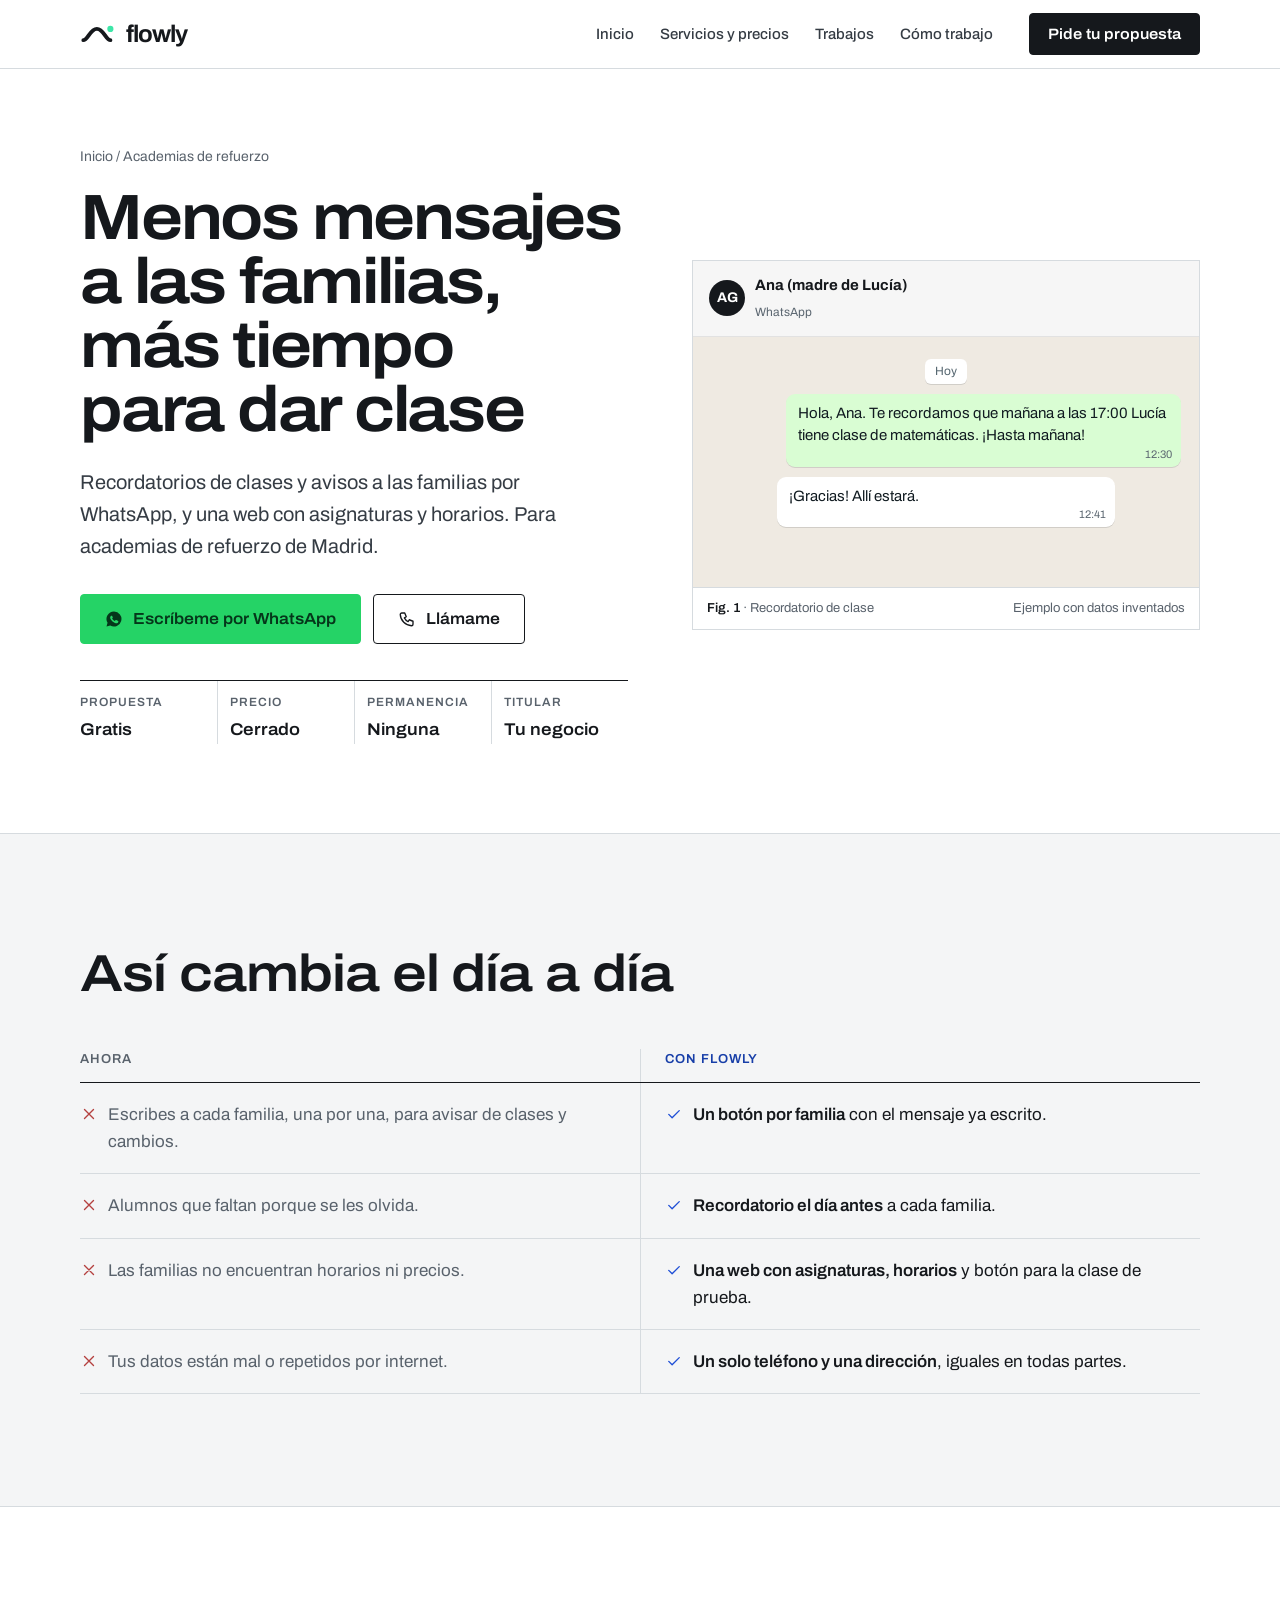
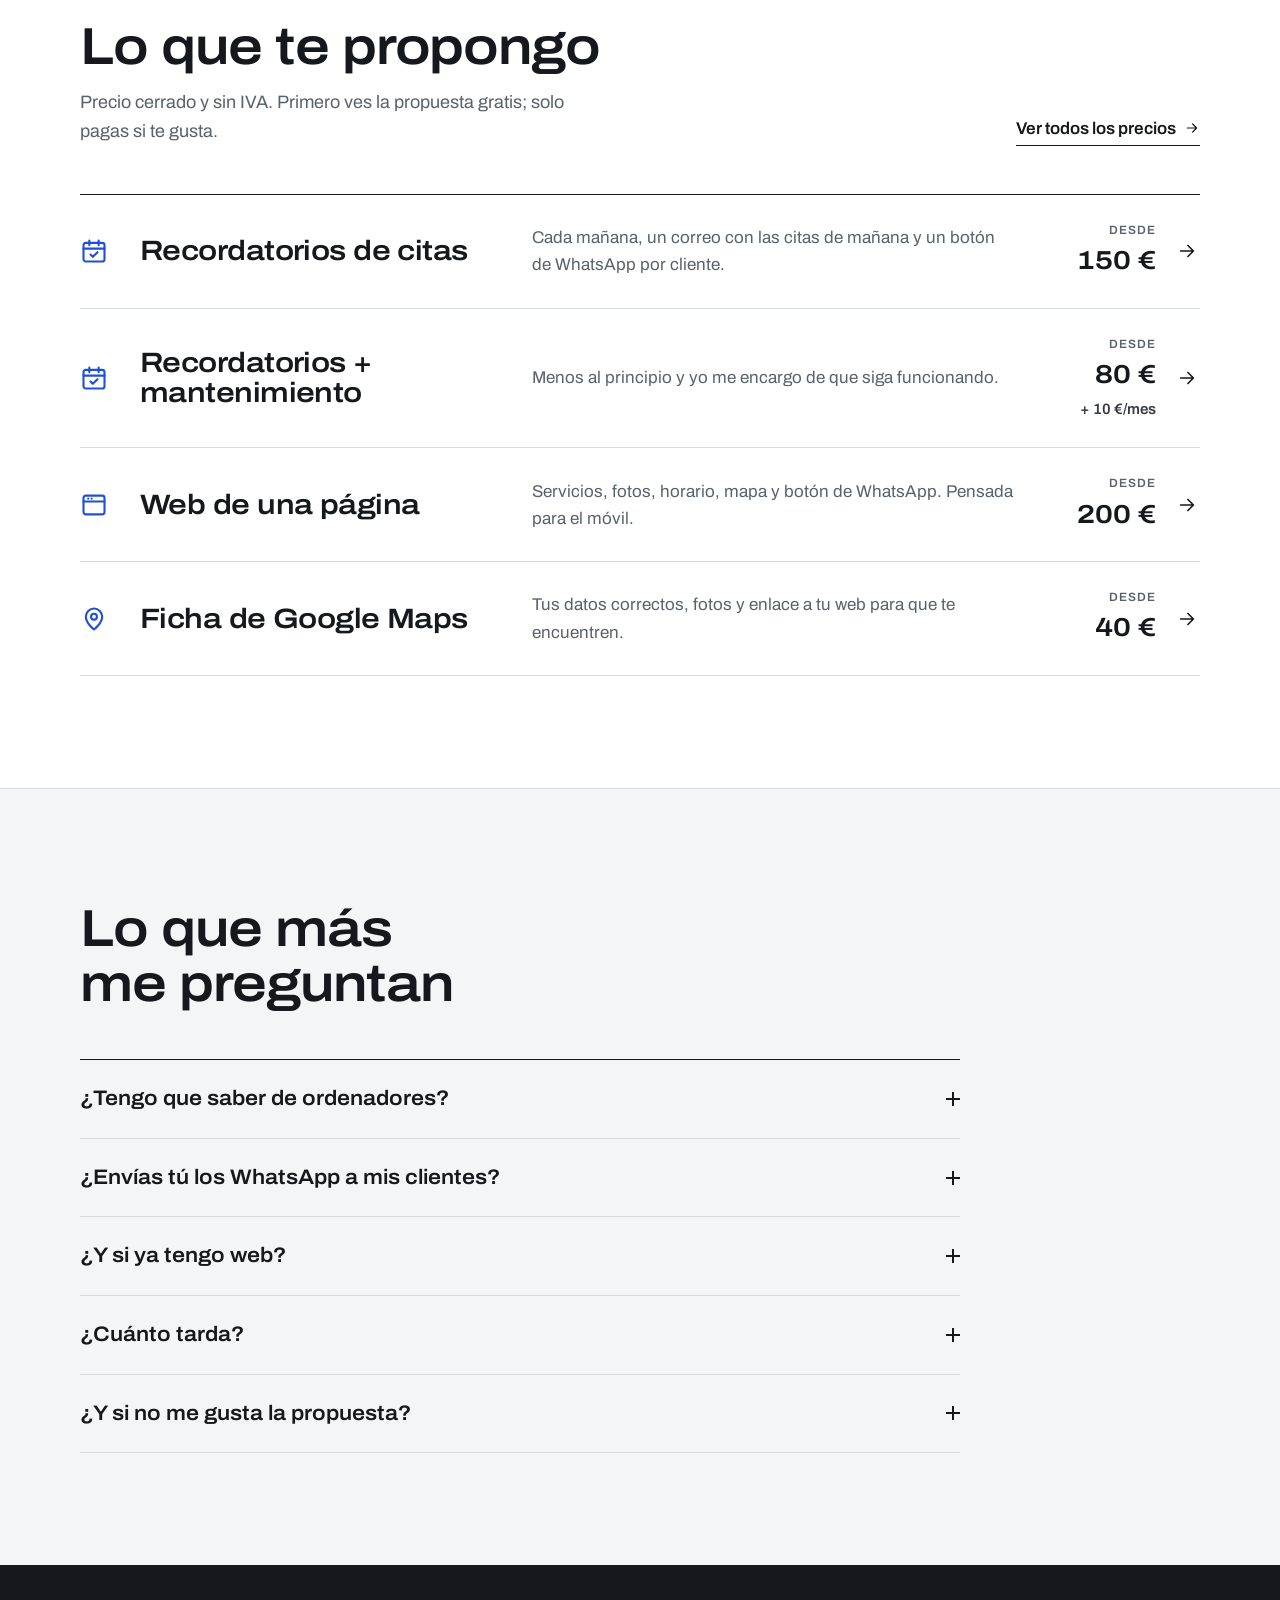
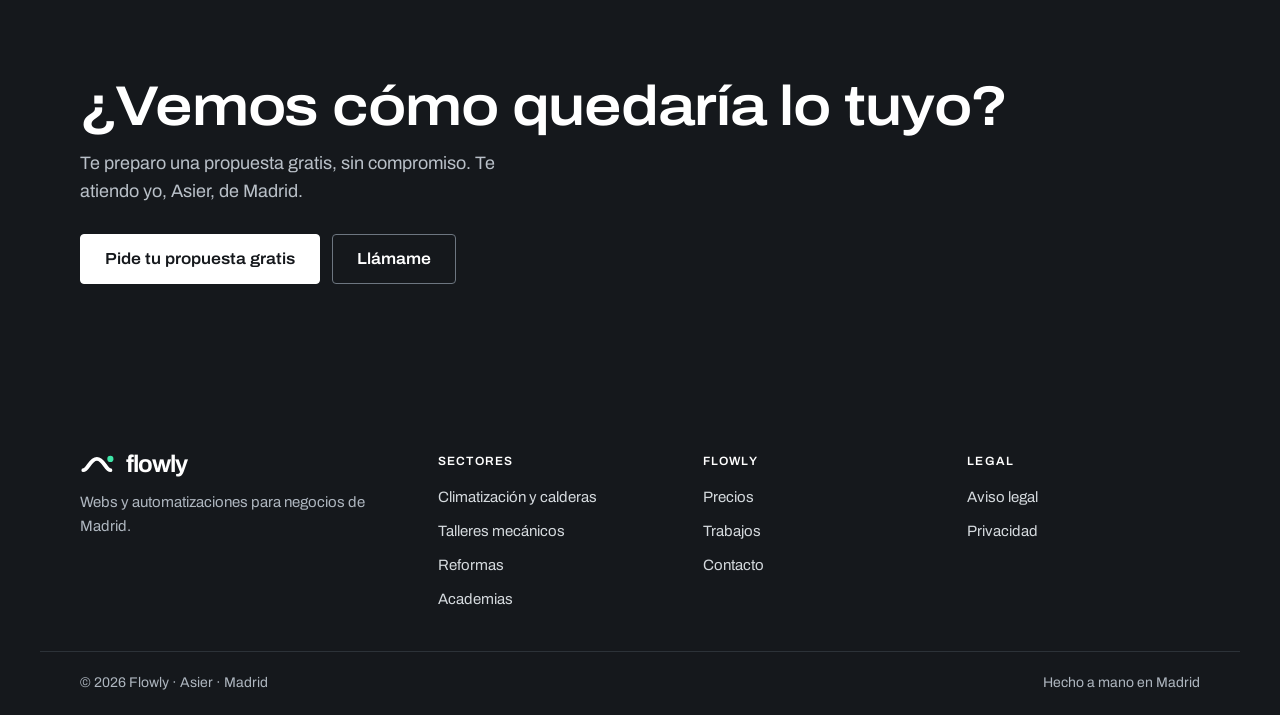
==== commit 70c9c6bb: "Precio con cuota mensual en dos líneas para que no se salga Co-Authored-By: Claude Opus 5.5 <noreply" ====
--- a/academias/index.html
+++ b/academias/index.html
@@ -70,7 +70,7 @@
 
   <section><div class="in">
     <div class="shead"><div><h2>Lo que te propongo</h2><p>Precio cerrado y sin IVA. Primero ves la propuesta gratis; solo pagas si te gusta.</p></div><a class="more" href="/#servicios">Ver todos los precios <svg viewBox="0 0 24 24" fill="none" stroke="currentColor" stroke-width="1.8" stroke-linecap="round" stroke-linejoin="round" aria-hidden="true"><path d="M5 12h14M13 6l6 6-6 6"/></svg></a></div>
-    <ul class="range offer"><li><a href="/#servicios"><svg class="ico" viewBox="0 0 24 24" fill="none" stroke="currentColor" stroke-width="1.8" stroke-linecap="round" stroke-linejoin="round" aria-hidden="true"><rect x="3" y="5" width="18" height="16" rx="2"/><path d="M8 3v4M16 3v4M3 10h18M9 15l2 2 4-4"/></svg><h3>Recordatorios de citas</h3><p>Cada mañana, un correo con las citas de mañana y un botón de WhatsApp por cliente.</p><span class="price"><small>Desde</small><b>150 €</b></span><svg class="go" viewBox="0 0 24 24" fill="none" stroke="currentColor" stroke-width="1.8" stroke-linecap="round" stroke-linejoin="round" aria-hidden="true"><path d="M5 12h14M13 6l6 6-6 6"/></svg></a></li><li><a href="/#servicios"><svg class="ico" viewBox="0 0 24 24" fill="none" stroke="currentColor" stroke-width="1.8" stroke-linecap="round" stroke-linejoin="round" aria-hidden="true"><rect x="3" y="5" width="18" height="16" rx="2"/><path d="M8 3v4M16 3v4M3 10h18M9 15l2 2 4-4"/></svg><h3>Recordatorios + mantenimiento</h3><p>Menos al principio y yo me encargo de que siga funcionando.</p><span class="price"><small>Desde</small><b>80 € + 10/mes</b></span><svg class="go" viewBox="0 0 24 24" fill="none" stroke="currentColor" stroke-width="1.8" stroke-linecap="round" stroke-linejoin="round" aria-hidden="true"><path d="M5 12h14M13 6l6 6-6 6"/></svg></a></li><li><a href="/#servicios"><svg class="ico" viewBox="0 0 24 24" fill="none" stroke="currentColor" stroke-width="1.8" stroke-linecap="round" stroke-linejoin="round" aria-hidden="true"><rect x="3" y="4" width="18" height="16" rx="2"/><path d="M3 9h18M7 6.5h.01M10 6.5h.01"/></svg><h3>Web de una página</h3><p>Servicios, fotos, horario, mapa y botón de WhatsApp. Pensada para el móvil.</p><span class="price"><small>Desde</small><b>200 €</b></span><svg class="go" viewBox="0 0 24 24" fill="none" stroke="currentColor" stroke-width="1.8" stroke-linecap="round" stroke-linejoin="round" aria-hidden="true"><path d="M5 12h14M13 6l6 6-6 6"/></svg></a></li><li><a href="/#servicios"><svg class="ico" viewBox="0 0 24 24" fill="none" stroke="currentColor" stroke-width="1.8" stroke-linecap="round" stroke-linejoin="round" aria-hidden="true"><path d="M12 21s-7-5.5-7-11a7 7 0 0 1 14 0c0 5.5-7 11-7 11z"/><circle cx="12" cy="10" r="2.5"/></svg><h3>Ficha de Google Maps</h3><p>Tus datos correctos, fotos y enlace a tu web para que te encuentren.</p><span class="price"><small>Desde</small><b>40 €</b></span><svg class="go" viewBox="0 0 24 24" fill="none" stroke="currentColor" stroke-width="1.8" stroke-linecap="round" stroke-linejoin="round" aria-hidden="true"><path d="M5 12h14M13 6l6 6-6 6"/></svg></a></li></ul>
+    <ul class="range offer"><li><a href="/#servicios"><svg class="ico" viewBox="0 0 24 24" fill="none" stroke="currentColor" stroke-width="1.8" stroke-linecap="round" stroke-linejoin="round" aria-hidden="true"><rect x="3" y="5" width="18" height="16" rx="2"/><path d="M8 3v4M16 3v4M3 10h18M9 15l2 2 4-4"/></svg><h3>Recordatorios de citas</h3><p>Cada mañana, un correo con las citas de mañana y un botón de WhatsApp por cliente.</p><span class="price"><small>Desde</small><b>150 €</b></span><svg class="go" viewBox="0 0 24 24" fill="none" stroke="currentColor" stroke-width="1.8" stroke-linecap="round" stroke-linejoin="round" aria-hidden="true"><path d="M5 12h14M13 6l6 6-6 6"/></svg></a></li><li><a href="/#servicios"><svg class="ico" viewBox="0 0 24 24" fill="none" stroke="currentColor" stroke-width="1.8" stroke-linecap="round" stroke-linejoin="round" aria-hidden="true"><rect x="3" y="5" width="18" height="16" rx="2"/><path d="M8 3v4M16 3v4M3 10h18M9 15l2 2 4-4"/></svg><h3>Recordatorios + mantenimiento</h3><p>Menos al principio y yo me encargo de que siga funcionando.</p><span class="price"><small>Desde</small><b>80 €</b><small class="mo">+ 10 €/mes</small></span><svg class="go" viewBox="0 0 24 24" fill="none" stroke="currentColor" stroke-width="1.8" stroke-linecap="round" stroke-linejoin="round" aria-hidden="true"><path d="M5 12h14M13 6l6 6-6 6"/></svg></a></li><li><a href="/#servicios"><svg class="ico" viewBox="0 0 24 24" fill="none" stroke="currentColor" stroke-width="1.8" stroke-linecap="round" stroke-linejoin="round" aria-hidden="true"><rect x="3" y="4" width="18" height="16" rx="2"/><path d="M3 9h18M7 6.5h.01M10 6.5h.01"/></svg><h3>Web de una página</h3><p>Servicios, fotos, horario, mapa y botón de WhatsApp. Pensada para el móvil.</p><span class="price"><small>Desde</small><b>200 €</b></span><svg class="go" viewBox="0 0 24 24" fill="none" stroke="currentColor" stroke-width="1.8" stroke-linecap="round" stroke-linejoin="round" aria-hidden="true"><path d="M5 12h14M13 6l6 6-6 6"/></svg></a></li><li><a href="/#servicios"><svg class="ico" viewBox="0 0 24 24" fill="none" stroke="currentColor" stroke-width="1.8" stroke-linecap="round" stroke-linejoin="round" aria-hidden="true"><path d="M12 21s-7-5.5-7-11a7 7 0 0 1 14 0c0 5.5-7 11-7 11z"/><circle cx="12" cy="10" r="2.5"/></svg><h3>Ficha de Google Maps</h3><p>Tus datos correctos, fotos y enlace a tu web para que te encuentren.</p><span class="price"><small>Desde</small><b>40 €</b></span><svg class="go" viewBox="0 0 24 24" fill="none" stroke="currentColor" stroke-width="1.8" stroke-linecap="round" stroke-linejoin="round" aria-hidden="true"><path d="M5 12h14M13 6l6 6-6 6"/></svg></a></li></ul>
   </div></section>
 
   <section class="sheet"><div class="in">
--- a/assets/site.css
+++ b/assets/site.css
@@ -374,3 +374,33 @@
 .bub time{position:absolute;right:9px;bottom:4px;font-size:11px;color:#5b6670}
 @media (prefers-reduced-motion:no-preference){.chatfig.play .bub{opacity:0;animation:bubin .45s var(--ease) forwards}@keyframes bubin{from{opacity:0;transform:translateY(8px)}to{opacity:1;transform:none}}}
 .offer .price b{font-size:26px}
+
+/* ===== móvil con app de correo (caso real) ===== */
+.pm{width:100%;max-width:330px;margin-inline:auto;background:#0d0f12;border-radius:46px;padding:10px;box-shadow:0 30px 60px -28px rgba(21,24,28,.55),inset 0 0 0 1.5px #2a2e33}
+.pm-s{background:#fff;border-radius:37px;overflow:hidden;color:#1f1f1f;font-size:14px}
+.pm-st{display:flex;justify-content:space-between;align-items:center;padding:12px 22px 6px;font-size:13px;font-weight:600}
+.pm-st i{width:84px;height:24px;background:#0d0f12;border-radius:14px;display:block}
+.pm-st svg{width:42px;height:11px}
+.pm-bar{display:flex;align-items:center;gap:16px;padding:6px 14px 10px;color:#444}
+.pm-bar svg{width:20px;height:20px}
+.pm-bar span{flex:1}
+.pm-subj{padding:4px 16px 10px;display:flex;align-items:flex-start;gap:8px}
+.pm-subj b{font-size:19px;font-weight:500;line-height:1.25;flex:1}
+.pm-subj em{font-style:normal;font-size:11px;background:#eceff1;color:#444;border-radius:4px;padding:2px 6px;margin-top:4px}
+.pm-from{display:flex;align-items:center;gap:10px;padding:2px 16px 12px}
+.pm-av{width:36px;height:36px;border-radius:50%;background:#1f4fd6;color:#fff;display:grid;place-items:center;font-weight:700}
+.pm-from div{flex:1;line-height:1.25}
+.pm-from b{font-weight:600}
+.pm-from small{display:block;color:#666;font-size:12px}
+.pm-from time{font-size:12px;color:#666}
+.pm-body{padding:0 16px 14px}
+.pm-body p{font-size:13.5px;color:#333;margin-bottom:8px}
+.pm-row{display:flex;align-items:center;justify-content:space-between;gap:10px;padding:10px 0;border-top:1px solid #eee}
+.pm-row div{display:flex;flex-direction:column;line-height:1.3}
+.pm-row small{font-size:11px;letter-spacing:.05em;text-transform:uppercase;color:#777}
+.pm-row span{font-weight:600}
+.pm-wa{flex:none;background:#25d366;color:#05361a;font-size:12px;font-weight:700;border-radius:18px;padding:7px 12px}
+.pm-act{display:flex;gap:8px;padding:6px 16px 18px}
+.pm-act span{flex:1;text-align:center;border:1px solid #d6d9dc;border-radius:18px;padding:8px 0;font-size:13px;color:#333}
+@media (prefers-reduced-motion:no-preference){.fig.on .pm-row:nth-child(4) .pm-wa{animation:tap 2.4s 1.2s ease-in-out}@keyframes tap{0%,100%{transform:none}10%{transform:scale(.9)}20%{transform:scale(1.05)}30%{transform:none}}}
+.range .price .mo{text-transform:none;letter-spacing:0;font-size:15px;font-weight:600;color:var(--ink-2);margin-top:2px}
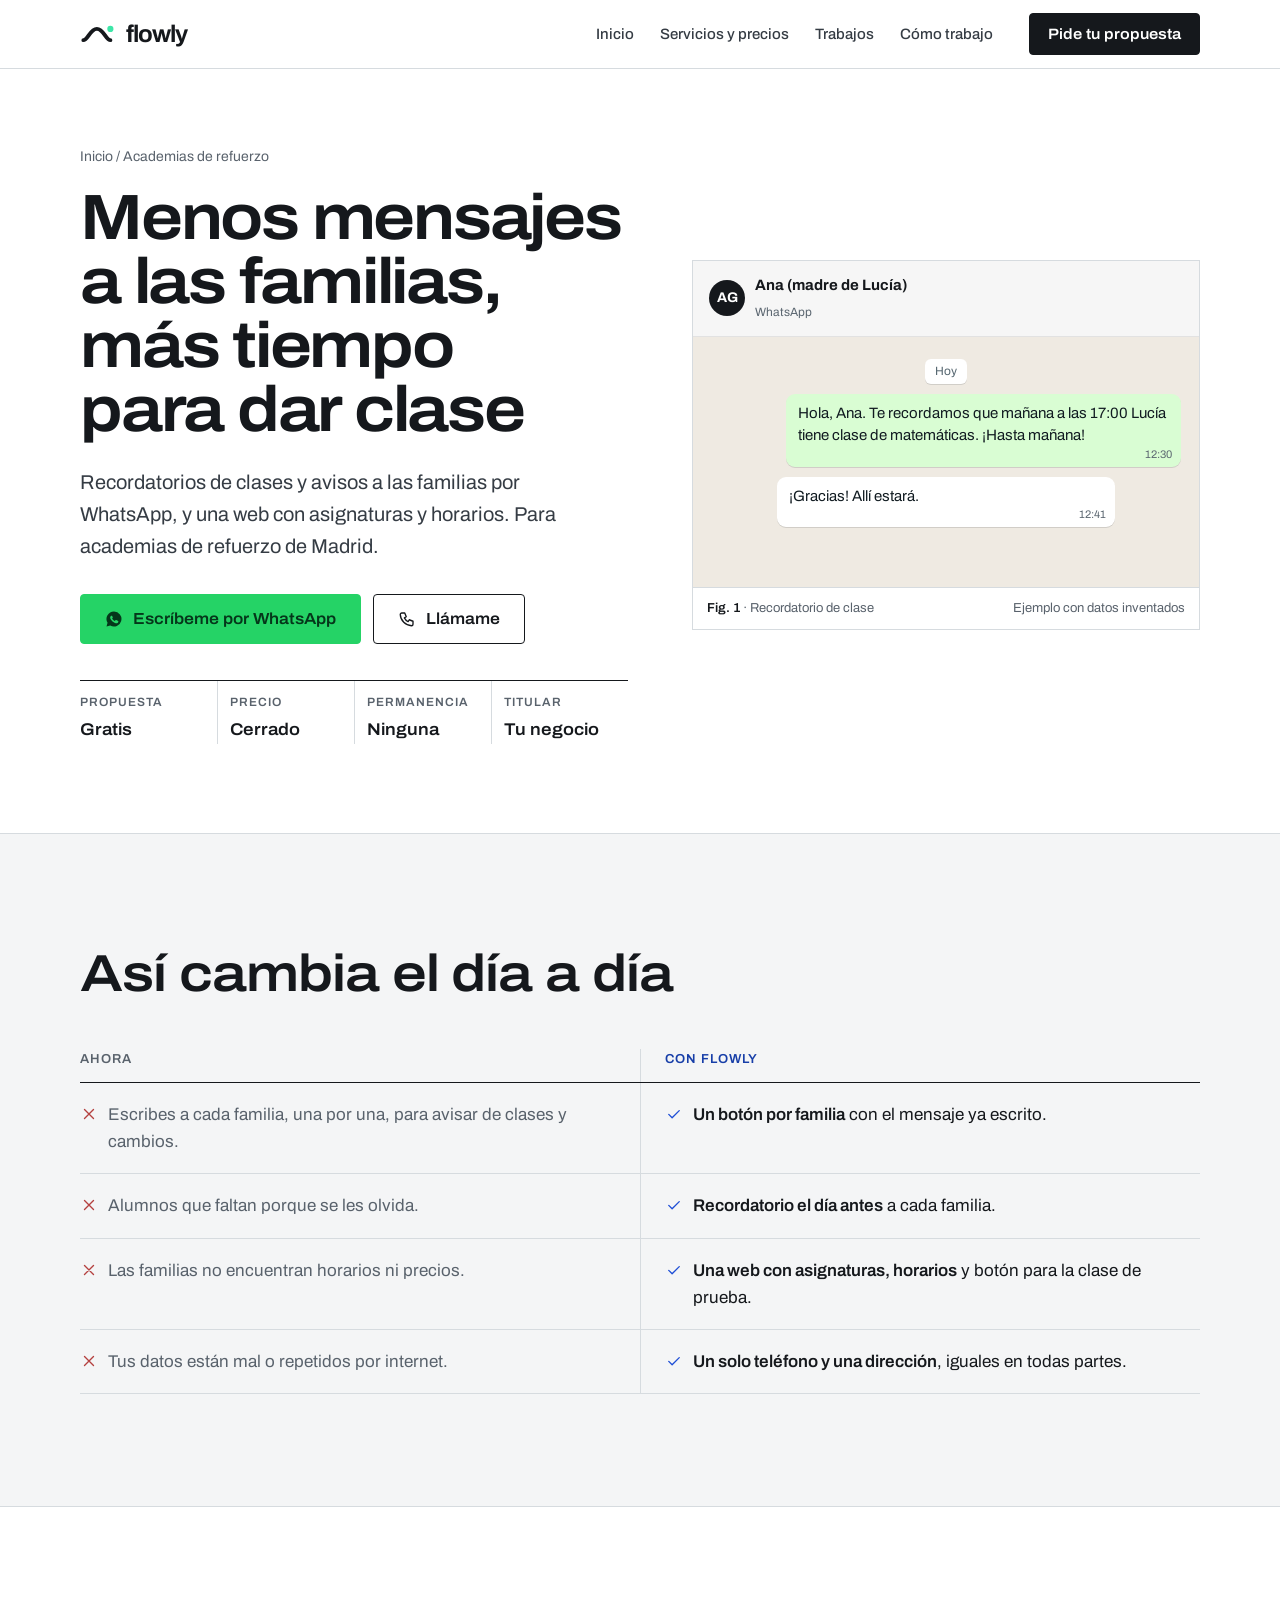
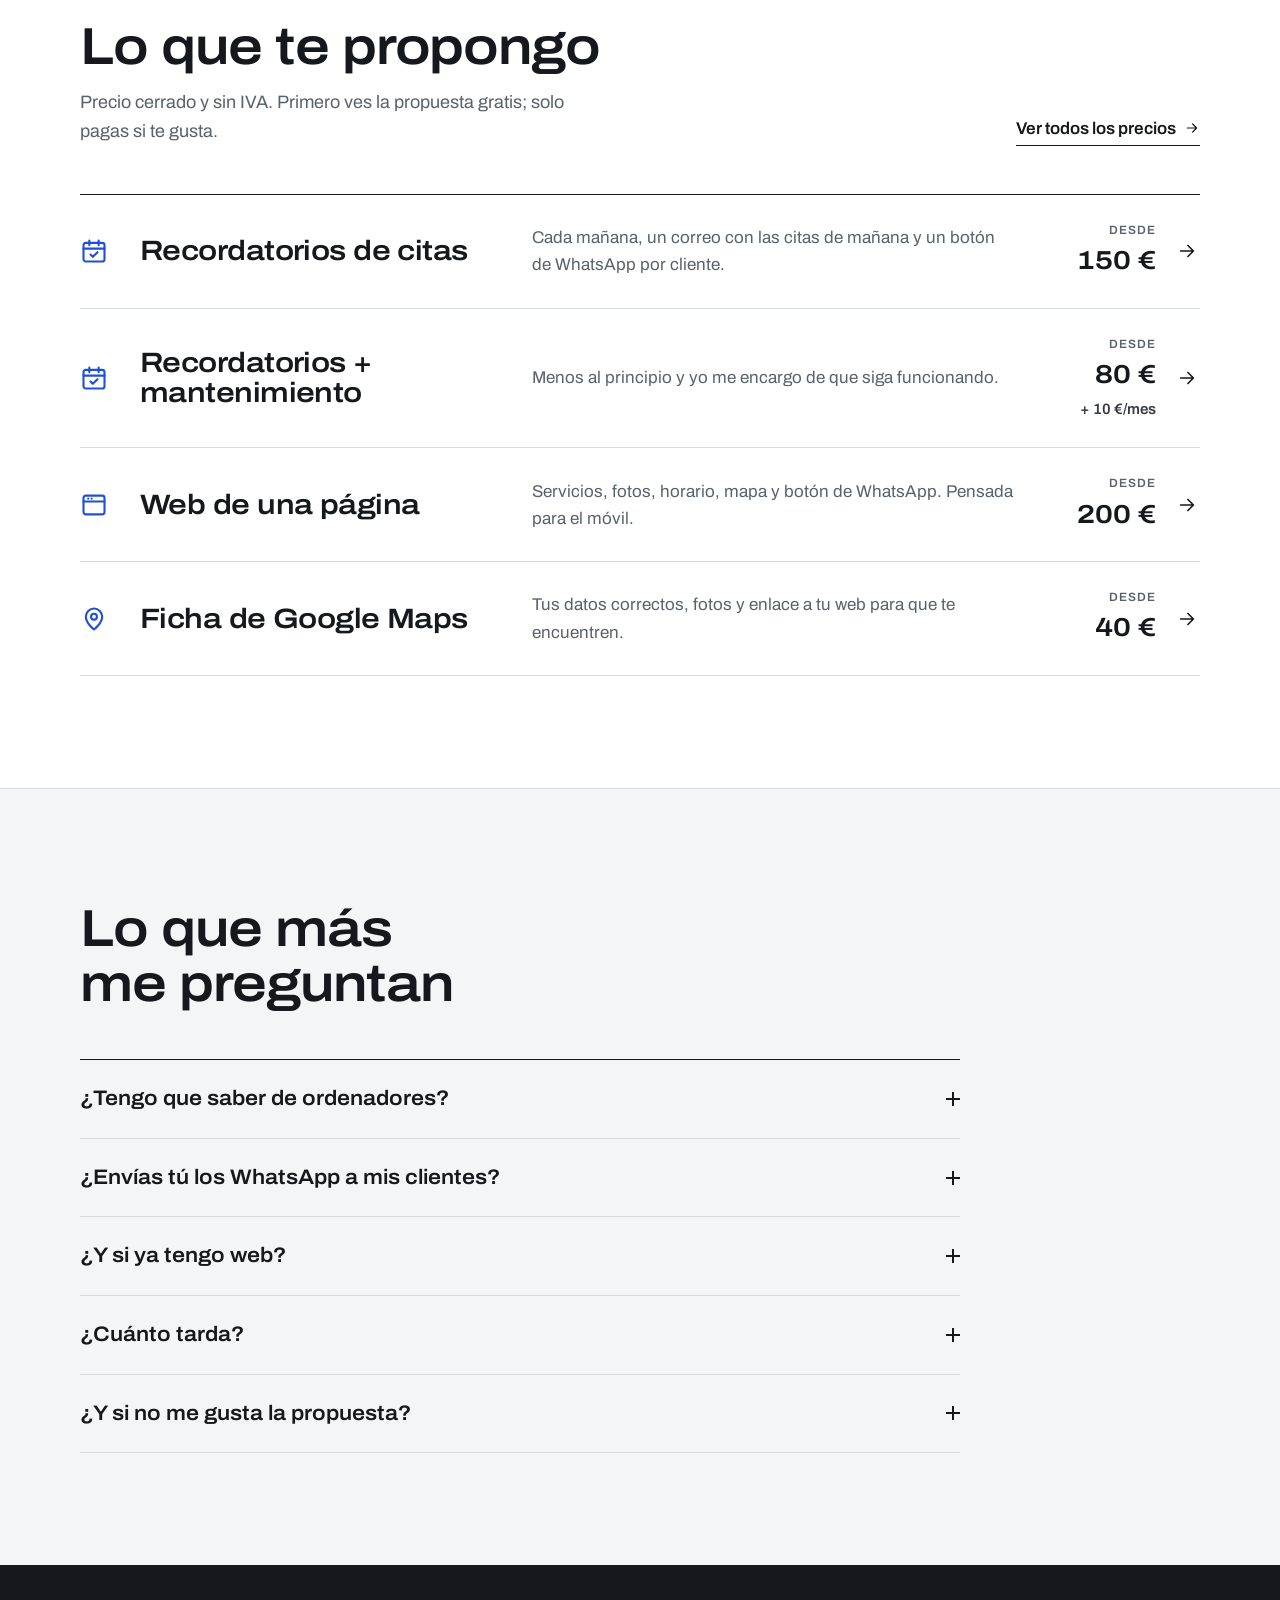
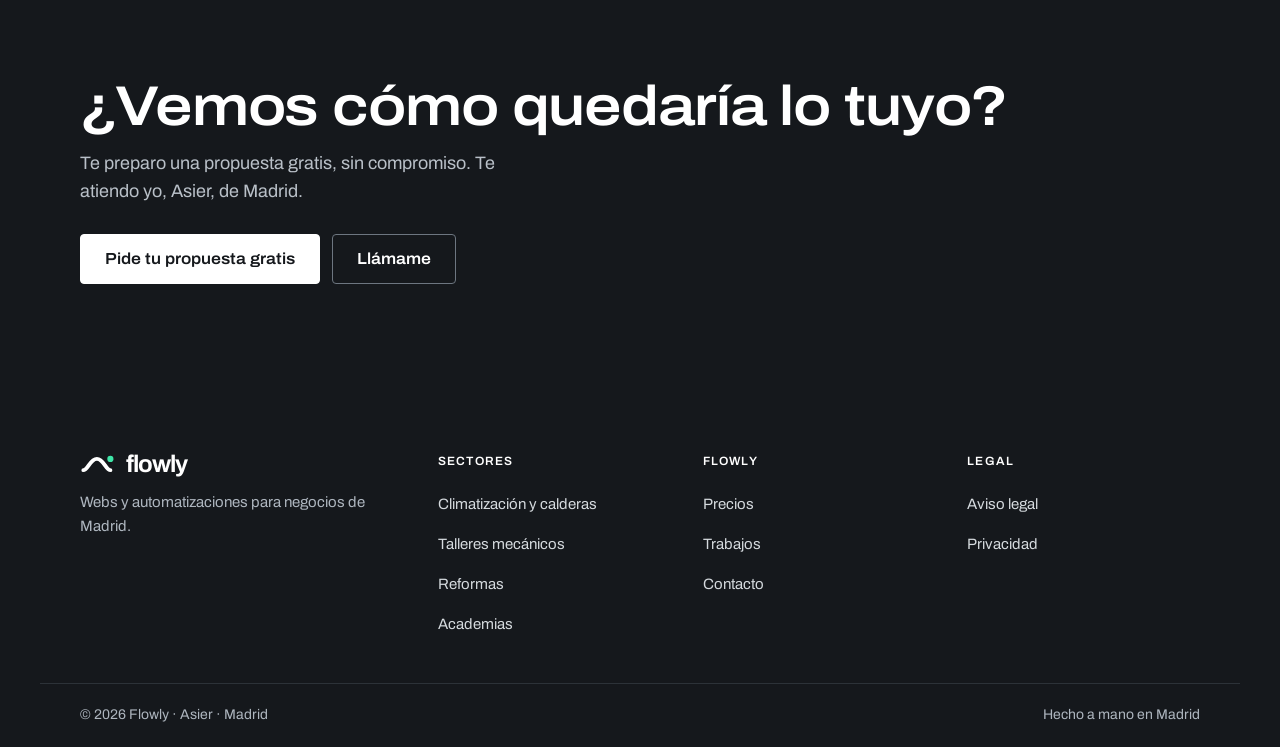
==== commit 16ac566b: "Letra servida desde la propia web, texto de cookies y detalles de la auditoría - Archivo en assets/f" ====
--- a/academias/index.html
+++ b/academias/index.html
@@ -18,9 +18,7 @@
 <link rel="manifest" href="/site.webmanifest">
 <script type="application/ld+json">{"@context": "https://schema.org", "@type": "ProfessionalService", "name": "Flowly", "url": "https://flowlydesign.es/", "description": "Webs y automatizaciones para negocios de Madrid.", "email": "flowlydesigns@gmail.com", "telephone": "+34644801005", "areaServed": "Madrid", "address": {"@type": "PostalAddress", "addressLocality": "Madrid", "addressCountry": "ES"}, "priceRange": "€€"}</script>
 <meta name="description" content="Recordatorios de clases y avisos a las familias por WhatsApp, y webs para academias de refuerzo de Madrid. Propuesta gratis y precio cerrado.">
-<link rel="preconnect" href="https://fonts.googleapis.com">
-<link rel="preconnect" href="https://fonts.gstatic.com" crossorigin>
-<link rel="stylesheet" href="https://fonts.googleapis.com/css2?family=Archivo:wdth,wght@62..125,400..700&display=swap">
+<link rel="preload" href="/assets/fonts/archivo-latin.woff2" as="font" type="font/woff2" crossorigin>
 <link rel="stylesheet" href="/assets/site.css">
 </head>
 <body>
--- a/assets/site.css
+++ b/assets/site.css
@@ -1,3 +1,5 @@
+@font-face{font-family:"Archivo";font-style:normal;font-weight:400 700;font-stretch:62% 125%;font-display:swap;src:url(/assets/fonts/archivo-latin.woff2) format("woff2");unicode-range:U+0000-00FF,U+0131,U+0152-0153,U+02BB-02BC,U+02C6,U+02DA,U+02DC,U+0304,U+0308,U+0329,U+2000-206F,U+20AC,U+2122,U+2191,U+2193,U+2212,U+2215,U+FEFF,U+FFFD}
+@font-face{font-family:"Archivo";font-style:normal;font-weight:400 700;font-stretch:62% 125%;font-display:swap;src:url(/assets/fonts/archivo-latin-ext.woff2) format("woff2");unicode-range:U+0100-02BA,U+02BD-02C5,U+02C7-02CC,U+02CE-02D7,U+02DD-02FF,U+0304,U+0308,U+0329,U+1D00-1DBF,U+1E00-1E9F,U+1EF2-1EFF,U+2020,U+20A0-20AB,U+20AD-20C4,U+2113,U+2C60-2C7F,U+A720-A7FF}
 /* Flowly · catálogo técnico: blanco, grafito, líneas finas y un azul de plano */
 :root{
   --paper:#ffffff; --sheet:#f4f5f6; --ink:#15181c; --ink-2:#353c44; --muted:#59626c;
@@ -397,10 +399,17 @@
 .pm-body p{font-size:13.5px;color:#333;margin-bottom:8px}
 .pm-row{display:flex;align-items:center;justify-content:space-between;gap:10px;padding:10px 0;border-top:1px solid #eee}
 .pm-row div{display:flex;flex-direction:column;line-height:1.3}
-.pm-row small{font-size:11px;letter-spacing:.05em;text-transform:uppercase;color:#777}
+.pm-row small{font-size:11px;letter-spacing:.05em;text-transform:uppercase;color:#5f5f5f}
 .pm-row span{font-weight:600}
 .pm-wa{flex:none;background:#25d366;color:#05361a;font-size:12px;font-weight:700;border-radius:18px;padding:7px 12px}
 .pm-act{display:flex;gap:8px;padding:6px 16px 18px}
 .pm-act span{flex:1;text-align:center;border:1px solid #d6d9dc;border-radius:18px;padding:8px 0;font-size:13px;color:#333}
 @media (prefers-reduced-motion:no-preference){.fig.on .pm-row:nth-child(4) .pm-wa{animation:tap 2.4s 1.2s ease-in-out}@keyframes tap{0%,100%{transform:none}10%{transform:scale(.9)}20%{transform:scale(1.05)}30%{transform:none}}}
 .range .price .mo{text-transform:none;letter-spacing:0;font-size:15px;font-weight:600;color:var(--ink-2);margin-top:2px}
+
+/* pie: enlaces más fáciles de pulsar */
+footer ul{gap:2px}
+footer ul a{display:inline-block;padding:7px 0}
+/* botón de WhatsApp: solo icono también en ordenador, para no tapar contenido */
+.fab{width:56px;height:56px;padding:0;justify-content:center}
+.fab span{position:absolute;width:1px;height:1px;overflow:hidden;clip:rect(0 0 0 0);white-space:nowrap}
